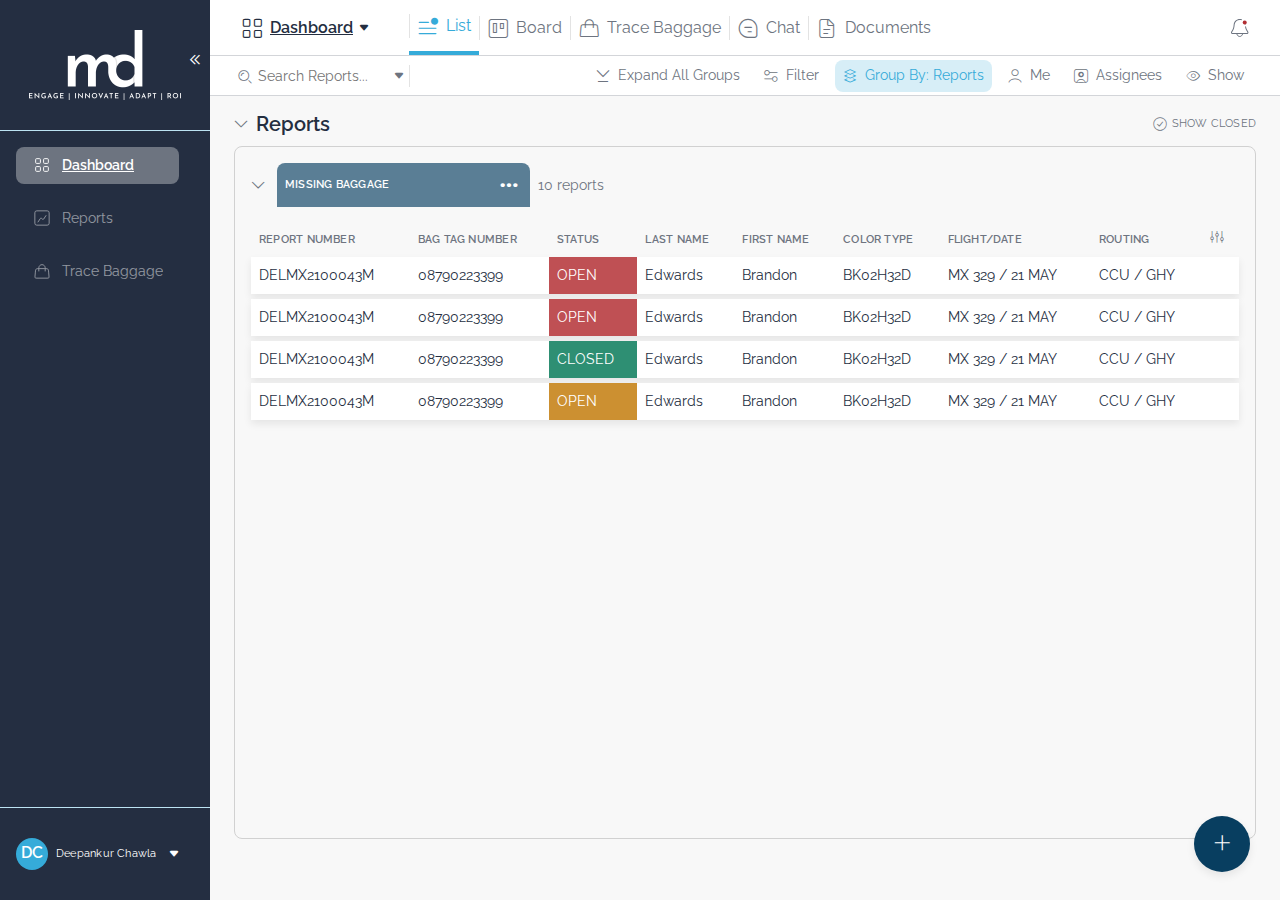
==== index.html @ 25c1f337 "report is done" ====
<!DOCTYPE html>
<html lang="en">
	<head>
		<!-- Required meta tags -->
		<meta charset="utf-8" />
		<meta
			name="viewport"
			content="width=device-width, initial-scale=1, shrink-to-fit=no"
		/>

		<!-- Bootstrap CSS -->
		<link
			rel="stylesheet"
			href="lib/bootstrap-5.0.2-dist/css/bootstrap.min.css"
		/>

		<!-- fonts -->
		<link href="lib/fonts.css" rel="stylesheet" />

		<!-- icons -->
		<link rel="stylesheet" href="lib/icomoon_v2/style.css" />

		<!-- custom css -->
		<link rel="stylesheet" href="css/bir.css" />

		<title>Maxify Digital - BIR</title>
	</head>
	<body onload="dashboardInit()">
		<div class="templete_layout">
			<!-- left panel -->
			<div class="templete_layout_item_1 templete_layout_item_left">
				<div class="d-flex flex-column w-100 h-100">
					<div class="d-flex justify-content-center left_panel_top">
						<img src="images/logo_v1.png" class="logo logo_big" alt="" />
						<img
							src="images/logo_v1_small.png"
							class="logo logo_small"
							alt=""
						/>
						<i
							class="icon-Expand_left_double_light-Stroke icon_white logo_left_arrow"
							onclick="toggleLeftSidebar(event)"
						></i>
					</div>
					<div class="d-flex justify-content-start">
						<ul class="left_menu">
							<li class="active_menu">
								<a href="#" class="text_decoration_none d-flex">
									<img src="images/dashboard.svg" alt="" />
									<p>Dashboard</p>
								</a>
							</li>
							<li class="">
								<a href="/baggage_report.html" class="text_decoration_none d-flex">
									<img src="images/reports.svg" alt="" />
									<p>Reports</p>
								</a>
							</li>
							<li class="">
								<a href="#" class="text_decoration_none d-flex">
									<img src="images/trace_baggage.svg" alt="" />
									<p>Trace Baggage</p>
								</a>
							</li>
						</ul>
					</div>
					<div class="d-flex align-items-end h-100">
						<div class="left_bottom d-flex align-items-center">
							<div class="left_bottom_name_initials">DC</div>
							<div class="left_bottom_name">Deepankur Chawla</div>
							<i class="icon-Arrow_drop_down icon_10 icon_white ms-2"></i>
						</div>
					</div>
				</div>
			</div>
			<div class="templete_layout_item_2">
				<div class="top_container_menu_1 d-flex justify-content-between">
					<div class="d-flex">
						<div class="text_decoration_none d-flex align-items-center">
							<div
								class="d-flex align-items-center top_container_menu_list_1 top_container_menu_list_1_db"
							>
								<i class="icon-darhboard-Stroke icon_20 icon_black_1"></i>
								<p>Dashboard</p>
								<i class="icon-Arrow_drop_down icon_10 icon_black_1"></i>
							</div>
						</div>
						<a
							href="#"
							class="text_decoration_none top_container_list_active d-flex align-items-center"
						>
							<div class="d-flex align-items-center top_container_menu_list_1">
								<i class="icon-Status_list icon_20"></i>
								<p>List</p>
							</div>
						</a>
						<a
							href="./board.html"
							class="text_decoration_none d-flex align-items-center"
						>
							<div class="d-flex align-items-center top_container_menu_list_1">
								<i class="icon-Trello-Stroke icon_20"></i>
								<p>Board</p>
							</div>
						</a>
						<a
							href="#"
							class="text_decoration_none d-flex align-items-center hide_tablet"
						>
							<div class="d-flex align-items-center top_container_menu_list_1">
								<i class="icon-Bag_alt_light-Stroke icon_20"></i>
								<p>Trace Baggage</p>
							</div>
						</a>
						<a
							href="#"
							class="text_decoration_none d-flex align-items-center hide_tablet"
						>
							<div class="d-flex align-items-center top_container_menu_list_1">
								<i class="icon-Chat_light icon_20"></i>
								<p>Chat</p>
							</div>
						</a>
						<a
							href="#"
							class="text_decoration_none d-flex align-items-center hide_tablet"
						>
							<div class="d-flex align-items-center top_container_menu_list_1">
								<i class="icon-File_dock_light-Stroke icon_20"></i>
								<p>Documents</p>
							</div>
						</a>
					</div>
					<div class="d-flex align-items-center">
						<i
							class="icon-Kebab-2 icon_14 mr_5 cp d-none show_tablet"
							data-bs-toggle="dropdown"
							id="dropdown_tablet_header"
						></i>
						<ul
							class="dropdown-menu group_menu"
							aria-labelledby="dropdown_tablet_header"
						>
							<li>
								<a
									href="#"
									class="text_decoration_none dropdown-item d-flex align-items-center"
								>
									<div class="d-flex align-items-center">
										<i class="icon-Bag_alt_light-Stroke icon_20"></i>
										<p>Trace Baggage</p>
									</div>
								</a>
							</li>
							<li>
								<a
									href="#"
									class="text_decoration_none dropdown-item d-flex align-items-center"
								>
									<div class="d-flex align-items-center">
										<i class="icon-Chat_light icon_20"></i>
										<p>Chat</p>
									</div>
								</a>
							</li>
							<li>
								<a
									href="#"
									class="text_decoration_none dropdown-item d-flex align-items-center"
								>
									<div class="d-flex align-items-center">
										<i class="icon-File_dock_light-Stroke icon_20"></i>
										<p>Documents</p>
									</div>
								</a>
							</li>
						</ul>

						<img src="images/notification.svg" class="pr-2" alt="" />
						<!-- <img src="images/setting.svg" class="" alt="" /> -->
					</div>
				</div>
			</div>
			<div class="templete_layout_item_3">
				<div class="top_container_menu_2 d-flex justify-content-between">
					<div class="d-flex align-items-center right_border">
						<div class="icon_search">
							<i class="icon-Search_alt_light-Stroke"></i>
							<input
								type="text"
								class="search_input"
								placeholder="Search Reports..."
							/>
						</div>
						<i class="icon-Arrow_drop_down icon_10 icon_black_2"></i>
					</div>
					<div class="d-flex">
						<a
							href="#"
							class="text_decoration_none d-flex align-items-center hide_tablet"
						>
							<div class="d-flex align-items-center top_container_menu_list_2">
								<i class="icon-Expand_down_stop_light-Stroke icon_14"></i>
								<p>Expand All Groups</p>
							</div>
						</a>
						<a
							href="#"
							class="text_decoration_none d-flex align-items-center"
							data-bs-toggle="dropdown"
							data-bs-auto-close="outside"
							id="dropdown_subHeader_Filter"
						>
							<div class="d-flex align-items-center top_container_menu_list_2">
								<i class="icon-Filter_big-Stroke icon_14"></i>
								<p>Filter</p>
							</div>
						</a>
						<ul
							class="dropdown-menu group_menu"
							aria-labelledby="dropdown_subHeader_Filter"
							style="min-width: 250px"
						>
							<li>
								<div class="dropdown-header">ACTIVE FILTERS</div>
							</li>
							<li id="addWhereFilter" class="d-none">
								<div
									class="dropdown-item d-flex justify-content-between dropdown_item_no_hover"
								>
									<div class="where_input_label">Where</div>
									<input class="where_input_1" value="Priority" />
									<input class="where_input_2" value="Is" />
									<input class="where_input_3" />
									<i
										class="icon-Add_round_light-Stroke where_input_4 cp"
										onclick="removeWhereFilter()"
									>
									</i>
								</div>
							</li>
							<li>
								<div
									class="dropdown-item d-flex justify-content-between dropdown_item_no_hover"
								>
									<div
										class="d-flex cp add_flter"
										data-bs-toggle="dropdown"
										id="dropdown_subHeader_Filter_2"
									>
										<i
											class="icon-Add_round_light-Stroke icon_14 icon_padding_rt_5"
										></i>
										<p>Add Filter</p>
									</div>
									<ul
										class="dropdown-menu group_menu mt_10"
										aria-labelledby="dropdown_subHeader_Filter_2"
									>
										<li>
											<div class="dropdown-header">ADD FILTERS</div>
										</li>
										<li onclick="addWhereFilter()">
											<div class="dropdown-item cp d-flex">
												<p>Status</p>
											</div>
										</li>
										<li>
											<div class="dropdown-item cp d-flex">
												<p>Priority</p>
											</div>
										</li>
										<li>
											<div class="dropdown-item cp d-flex">
												<p>Assignee</p>
											</div>
										</li>
										<li>
											<div class="dropdown-item cp d-flex">
												<p>Created By</p>
											</div>
										</li>
									</ul>

									<div class="d-flex">
										<i
											class="icon-Materials_light icon_14 icon_padding_rt_5"
										></i>
										<p>Templates</p>
									</div>
								</div>
							</li>
						</ul>

						<a
							href="#"
							class="text_decoration_none d-flex align-items-center hide_tablet"
							data-bs-toggle="dropdown"
							id="dropdown_GroupByReports"
						>
							<div
								class="d-flex align-items-center top_container_menu_list_2 active_group"
							>
								<i class="icon-Layers_light icon_14"></i>
								<p>Group By: Reports</p>
							</div>
						</a>

						<ul
							class="dropdown-menu group_menu"
							aria-labelledby="dropdown_GroupByReports"
						>
							<li>
								<div class="dropdown-header">GROUP BY</div>
							</li>
							<li>
								<div class="dropdown-item cp d-flex group_by_active">
									<i class="icon-Chart_alt_light-Stroke icon_14"></i>
									<p>Reports <i>(Default)</i></p>
								</div>
							</li>
							<li>
								<div class="dropdown-item cp d-flex">
									<i class="icon-Flag_alt_light-Stroke icon_14"></i>
									<p>Priority</p>
								</div>
							</li>
							<li>
								<div class="dropdown-item cp d-flex">
									<i class="icon-User_box_light-Stroke icon_14"></i>
									<p>Assignee</p>
								</div>
							</li>
							<li>
								<div class="dropdown-item cp d-flex">
									<i class="icon-Calendar_light icon_14"></i>
									<p>Due Date</p>
								</div>
							</li>
						</ul>

						<a
							href="#"
							class="text_decoration_none d-flex align-items-center hide_tablet"
							onclick="toggleSubHeaderMe(event)"
						>
							<div
								class="d-flex align-items-center top_container_menu_list_2"
								id="activeMe"
							>
								<i class="icon-User_light-Stroke icon_14"></i>
								<p>Me</p>
								<i class="icon-Close_round_light-Stroke d-none cross_icon"></i>
							</div>
						</a>
						<a
							href="#"
							class="text_decoration_none d-flex align-items-center hide_tablet"
							onclick="toggleRightSidebar('assignees')"
						>
							<div
								class="d-flex align-items-center top_container_menu_list_2"
								id="activeAssignees"
							>
								<i class="icon-User_box_light-Stroke icon_14"></i>
								<p>Assignees</p>
								<i class="icon-Close_round_light-Stroke d-none cross_icon"></i>
							</div>
						</a>

						<a
							href="#"
							class="text_decoration_none d-flex align-items-center hide_tablet"
							data-bs-toggle="dropdown"
							data-bs-auto-close="outside"
							id="dropdown_ShowSubHeader"
						>
							<div class="d-flex align-items-center top_container_menu_list_2">
								<i class="icon-Eye_light icon_14"></i>
								<p>Show</p>
							</div>
						</a>
						<ul
							class="dropdown-menu group_menu"
							aria-labelledby="dropdown_ShowSubHeader"
						>
							<li>
								<div class="dropdown-header">Shows</div>
							</li>
							<li>
								<div
									class="dropdown-item d-flex justify-content-between align-items-center dropdown_item_no_hover"
								>
									<p>Report Location</p>
									<label class="switch cp ms-3">
										<input class="switch_input" type="checkbox" />
										<span class="switch_slider"></span>
									</label>
								</div>
							</li>
							<li>
								<div
									class="dropdown-item d-flex justify-content-between align-items-center dropdown_item_no_hover"
								>
									<p>Closed Reports</p>
									<label class="switch cp ms-3">
										<input class="switch_input" type="checkbox" />
										<span class="switch_slider"></span>
									</label>
								</div>
							</li>
							<li>
								<div
									class="dropdown-item d-flex justify-content-between align-items-center dropdown_item_no_hover"
								>
									<p>Priority Reports</p>
									<label class="switch cp ms-3">
										<input class="switch_input" type="checkbox" />
										<span class="switch_slider"></span>
									</label>
								</div>
							</li>
						</ul>

						<div
							class="d-flex align-items-center top_container_menu_list_2 d-none show_tablet mt_5"
						>
							<i
								class="icon-Kebab-2 icon_14 cp"
								data-bs-toggle="dropdown"
								id="dropdown_tablet_sub_header"
							></i>

							<ul
								class="dropdown-menu group_menu"
								aria-labelledby="dropdown_tablet_sub_header"
							>
								<li>
									<a
										href="#"
										class="text_decoration_none d-flex align-items-center"
										onclick="toggleRightSidebar('assignees')"
									>
										<div
											class="d-flex align-items-center top_container_menu_list_2 w-100"
											id="activeAssigneesTablet"
										>
											<i class="icon-User_box_light-Stroke icon_14"></i>
											<p>Assignees</p>
											<i
												class="icon-Close_round_light-Stroke d-none cross_icon"
											></i>
										</div>
									</a>
								</li>
								<li>
									<a
										href="#"
										class="text_decoration_none d-flex align-items-center"
										onclick="toggleSubHeaderMe(event)"
									>
										<div
											class="d-flex align-items-center top_container_menu_list_2 w-100"
											id="activeMeTablet"
										>
											<i class="icon-User_light-Stroke icon_14"></i>
											<p>Me</p>
											<i
												class="icon-Close_round_light-Stroke d-none cross_icon"
											></i>
										</div>
									</a>
								</li>
							</ul>
						</div>
					</div>
				</div>
			</div>

			<div class="templete_layout_item_4">
				<div class="right_sidebar_container d-none" id="assigneesBody">
					<div class="d-flex justify-content-between">
						<div class="right_sidebar_heading">Assignees</div>
						<i
							class="icon-Expand_right_double_light-Stroke icon_14 cp"
							onclick="toggleRightSidebar('assignees')"
						></i>
					</div>
					<div class="mt-2">
						<div class="icon_search_2">
							<i class="icon-Search_alt_light-Stroke"></i>
							<input type="text" placeholder="Search" />
						</div>
					</div>
					<div class="d-flex justify-content-between mt-3">
						<div class="right_sidebar_sub_heading">ASSIGNEES</div>
						<div class="right_sidebar_select_all cp">Select all</div>
					</div>
					<div class="d-flex justify-content-between align-items-center mt-3">
						<div class="d-flex align-items-center">
							<div>
								<div class="left_bottom_name_initials">DC</div>
							</div>
							<div class="d-flex flex-column right_sidebar_task">
								<div>Unassigned</div>
								<span>12 TASKS</span>
							</div>
						</div>
						<div>
							<label class="switch ml-2 mr-2">
								<input class="switch_input" type="checkbox" />
								<span class="switch_slider"></span>
							</label>
						</div>
					</div>
					<div class="d-flex justify-content-between align-items-center mt-3">
						<div class="d-flex align-items-center">
							<div>
								<div class="left_bottom_name_initials">DC</div>
							</div>
							<div class="d-flex flex-column right_sidebar_task">
								<div>Deepankur Chawla</div>
								<span>3 TASKS</span>
							</div>
						</div>
						<div>
							<label class="switch ml-2 mr-2">
								<input class="switch_input" type="checkbox" />
								<span class="switch_slider"></span>
							</label>
						</div>
					</div>
				</div>
				<div class="right_sidebar_container d-none" id="broadcastBody">
					<div class="d-flex justify-content-between">
						<div class="right_sidebar_heading">Broadcast</div>
						<i
							class="icon-Expand_right_double_light-Stroke icon_14 cp"
							onclick="toggleRightSidebar('broadcast')"
						></i>
					</div>
					<div class="mt-2">
						<div class="icon_search_2">
							<i class="icon-Search_alt_light-Stroke"></i>
							<input type="text" placeholder="Search" />
						</div>
					</div>
					<div class="d-flex justify-content-between mt-3">
						<div class="right_sidebar_sub_heading">AIRPORTS</div>
					</div>
					<div class="d-flex justify-content-between mt-3">
						<div class="d-flex align-items-center">
							<div class="d-flex flex-column right_sidebar_task pl_0">
								<div>Visakhapatnam International Airport</div>
								<span>Visakhapatnam</span>
							</div>
						</div>
						<div class="broadcast_pill pill_blue">00:12:24</div>
					</div>
					<div class="broadcast_pill_divider"></div>
					<div class="d-flex justify-content-between mt-3">
						<div class="d-flex align-items-center">
							<div class="d-flex flex-column right_sidebar_task pl_0">
								<div>Itanagar Airport</div>
								<span>Itanagar</span>
							</div>
						</div>
						<div class="broadcast_pill pill_green">00:12:24</div>
					</div>
					<div class="broadcast_pill_divider"></div>
					<div class="d-flex justify-content-between mt-3">
						<div class="d-flex align-items-center">
							<div class="d-flex flex-column right_sidebar_task pl_0">
								<div>Tezu Airport</div>
								<span>Tezu</span>
							</div>
						</div>
						<div class="broadcast_pill pill_red">00:12:24</div>
					</div>
					<div class="broadcast_pill_divider"></div>
					<div class="d-flex justify-content-between mt-3">
						<div class="d-flex align-items-center">
							<div class="d-flex flex-column right_sidebar_task pl_0">
								<div>Pasighat Airport</div>
								<span>Pasighat</span>
							</div>
						</div>
						<div class="broadcast_pill pill_yellow">00:12:24</div>
					</div>
				</div>
			</div>

			<div class="templete_layout_item_5">
				<div class="add_button" onclick="toggleAddButtonPopup()">
					<i
						class="icon-Add_square_light-Stroke icon_white"
						id="addButtonIcon"
					></i>
				</div>
				<div class="add_button_popup d-none" id="addButtonPopup">
					<ul class="add_button_popup_list">
						<li data-bs-toggle="modal" data-bs-target="#missingBaggageReport">
							<span>
								<i class="icon-Scan_alt_light-Stroke icon_14"></i>
								Scan Boarding Pass
							</span>
						</li>
						<li data-bs-toggle="modal" data-bs-target="#missingBaggageReport">
							<span>
								<i class="icon-Desk_light icon_14"></i>
								New Pilfirege Report
							</span>
						</li>
						<li data-bs-toggle="modal" data-bs-target="#missingBaggageReport">
							<span>
								<i class="icon-Bag-Missing icon_14"></i>
								New Missing Baggage Report
							</span>
						</li>
						<li data-bs-toggle="modal" data-bs-target="#missingBaggageReport">
							<span>
								<i class="icon-Bag_light-Stroke icon_14"></i>
								New Damaged Baggage Report
							</span>
						</li>
						<li data-bs-toggle="modal" data-bs-target="#missingBaggageReport">
							<span>
								<i class="icon-Bag-Stroke icon_14"></i>
								New Unclaimed On Hold Report
							</span>
						</li>
					</ul>
				</div>

				<div class="main_body_container">
					<div class="empty_main_body p-3 d-none" id="noDataItem1">
						<div
							class="d-flex align-items-center justify-content-center flex-column h-100"
						>
							<div class="no_data_img">
								<img src="images/no_data.png" alt="" />
							</div>
							<div class="no_data_text_1">
								You don’t have any reports assigned to you
							</div>
							<div>
								<span class="no_data_text_2">To see all reports, </span>
								<span class="no_data_text_3 cp">turn off Me mode </span>
							</div>
						</div>
					</div>

					<div class="d-flex justify-content-between mb_10" id="withDataItem1">
						<div class="d-flex align-items-center">
							<i class="icon-Expand_down_light-Stroke icon_14"></i>
							<h3 class="heading_h3">Reports</h3>
						</div>
						<div class="d-flex align-items-center">
							<i class="icon-Check_ring_light-Stroke icon_14"></i>
							<h3 class="show_closed">SHOW CLOSED</h3>
						</div>
					</div>

					<div class="main_body main_body_border p-3" id="withDataItem2">
						<div class="d-flex align-items-center db_tab_heading" id="tab_1">
							<i
								class="icon-Expand_right_light-Stroke db_tab_heading_icon"
								onclick="activeDashboardTab(1)"
							></i>
							<div
								class="d-flex align-items-center justify-content-between db_tab_heading_title"
							>
								<div>MISSING BAGGAGE</div>
								<i
									class="icon-Kebab-1 cp"
									data-bs-toggle="dropdown"
									id="dropdown_MissingBaggage"
								></i>
								<ul
									class="dropdown-menu group_menu"
									aria-labelledby="dropdown_MissingBaggage"
								>
									<li>
										<div class="dropdown-item cp d-flex">
											<i class="icon-Expand_top_stop_light-Stroke"></i>
											<p>Collapse Group</p>
										</div>
									</li>
									<li>
										<div class="dropdown-item cp d-flex">
											<i class="icon-Collapse_light-Stroke"></i>
											<p>Collapse All Groups</p>
										</div>
									</li>
								</ul>
							</div>
							<div class="db_tab_heading_counts">10 reports</div>
						</div>
						<div id="tab_1_data">
							<table class="table db_data_table">
								<thead>
									<tr>
										<th scope="col">REPORT NUMBER</th>
										<th scope="col">BAG TAG NUMBER</th>
										<th scope="col">STATUS</th>
										<th scope="col">LAST NAME</th>
										<th scope="col">FIRST NAME</th>
										<th scope="col">COLOR TYPE</th>
										<th scope="col">FLIGHT/DATE</th>
										<th scope="col">ROUTING</th>
										<th scope="col"><i class="icon-Filter icon_14"></i></th>
									</tr>
								</thead>
								<tbody>
									<tr>
										<td>DELMX2100043M</td>
										<td>08790223399</td>
										<td class="db_data_table_status_red">OPEN</td>
										<td>Edwards</td>
										<td>Brandon</td>
										<td>BK02H32D</td>
										<td>MX 329 / 21 MAY</td>
										<td>CCU / GHY</td>
										<td>
											<i
												class="icon-Kebab-1 cp icon_14 table_row_option_icon"
												id="dropdown_Table_Row_Option_1"
												data-bs-toggle="dropdown"
											></i>
											<ul
												class="dropdown-menu group_menu"
												aria-labelledby="dropdown_Table_Row_Option_1"
											>
												<li>
													<div class="dropdown-item cp d-flex">
														<i class="icon-Edit_light-Stroke"></i>
														<p>Edit</p>
													</div>
												</li>
												<li>
													<div class="dropdown-item cp d-flex">
														<i class="icon-Trash_light-Stroke"></i>
														<p>Delete</p>
													</div>
												</li>
												<li onclick="toggleRightSidebar('broadcast')">
													<div class="dropdown-item cp d-flex">
														<i class="icon-link_alt_light"></i>
														<p>Broadcast</p>
													</div>
												</li>
											</ul>
										</td>
									</tr>
									<tr>
										<td>DELMX2100043M</td>
										<td>08790223399</td>
										<td class="db_data_table_status_red">OPEN</td>
										<td>Edwards</td>
										<td>Brandon</td>
										<td>BK02H32D</td>
										<td>MX 329 / 21 MAY</td>
										<td>CCU / GHY</td>
										<td>
											<i
												class="icon-Kebab-1 cp icon_14 table_row_option_icon"
											></i>
										</td>
									</tr>
									<tr>
										<td>DELMX2100043M</td>
										<td>08790223399</td>
										<td class="db_data_table_status_green">CLOSED</td>
										<td>Edwards</td>
										<td>Brandon</td>
										<td>BK02H32D</td>
										<td>MX 329 / 21 MAY</td>
										<td>CCU / GHY</td>
										<td>
											<i
												class="icon-Kebab-1 cp icon_14 table_row_option_icon"
											></i>
										</td>
									</tr>
									<tr>
										<td>DELMX2100043M</td>
										<td>08790223399</td>
										<td class="db_data_table_status_yellow">OPEN</td>
										<td>Edwards</td>
										<td>Brandon</td>
										<td>BK02H32D</td>
										<td>MX 329 / 21 MAY</td>
										<td>CCU / GHY</td>
										<td>
											<i
												class="icon-Kebab-1 cp icon_14 table_row_option_icon"
											></i>
										</td>
									</tr>
								</tbody>
							</table>
						</div>

						<!-- <div class="d-flex align-items-center db_tab_heading" id="tab_2">
							<i
								class="icon-Expand_right_light-Stroke db_tab_heading_icon"
								onclick="activeDashboardTab(2)"
							></i>
							<div
								class="d-flex align-items-center justify-content-between db_tab_heading_title"
							>
								<div>DAMAGED BAGGAGE</div>
								<i
									class="icon-Kebab-1 cp"
									data-bs-toggle="dropdown"
									id="dropdown_DamagedBaggage"
								></i>
								<ul
									class="dropdown-menu group_menu"
									aria-labelledby="dropdown_DamagedBaggage"
								>
									<li>
										<div class="dropdown-item cp d-flex">
											<i class="icon-Expand_top_stop_light-Stroke"></i>
											<p>Collapse Group</p>
										</div>
									</li>
									<li>
										<div class="dropdown-item cp d-flex">
											<i class="icon-Collapse_light-Stroke"></i>
											<p>Collapse All Groups</p>
										</div>
									</li>
								</ul>
							</div>
							<div class="db_tab_heading_counts">8 reports</div>
						</div>
						<div id="tab_2_data">
							<table class="table db_data_table">
								<thead>
									<tr>
										<th scope="col">REPORT NUMBER</th>
										<th scope="col">BAG TAG NUMBER</th>
										<th scope="col">STATUS</th>
										<th scope="col">LAST NAME</th>
										<th scope="col">FIRST NAME</th>
										<th scope="col">COLOR TYPE</th>
										<th scope="col">FLIGHT/DATE</th>
										<th scope="col">ROUTING</th>
									</tr>
								</thead>
								<tbody>
									<tr>
										<td>DELMX2100043M</td>
										<td>08790223399</td>
										<td class="db_data_table_status_red">OPEN</td>
										<td>Edwards</td>
										<td>Brandon</td>
										<td>BK02H32D</td>
										<td>MX 329 / 21 MAY</td>
										<td>CCU / GHY</td>
									</tr>
									<tr>
										<td>DELMX2100043M</td>
										<td>08790223399</td>
										<td class="db_data_table_status_red">OPEN</td>
										<td>Edwards</td>
										<td>Brandon</td>
										<td>BK02H32D</td>
										<td>MX 329 / 21 MAY</td>
										<td>CCU / GHY</td>
									</tr>
									<tr>
										<td>DELMX2100043M</td>
										<td>08790223399</td>
										<td class="db_data_table_status_green">CLOSED</td>
										<td>Edwards</td>
										<td>Brandon</td>
										<td>BK02H32D</td>
										<td>MX 329 / 21 MAY</td>
										<td>CCU / GHY</td>
									</tr>
									<tr>
										<td>DELMX2100043M</td>
										<td>08790223399</td>
										<td class="db_data_table_status_yellow">OPEN</td>
										<td>Edwards</td>
										<td>Brandon</td>
										<td>BK02H32D</td>
										<td>MX 329 / 21 MAY</td>
										<td>CCU / GHY</td>
									</tr>
								</tbody>
							</table>
						</div>
						<div class="d-flex align-items-center db_tab_heading" id="tab_3">
							<i
								class="icon-Expand_right_light-Stroke db_tab_heading_icon"
								onclick="activeDashboardTab(3)"
							></i>
							<div
								class="d-flex align-items-center justify-content-between db_tab_heading_title"
							>
								<div>PILFERAGE</div>
								<i
									class="icon-Kebab-1 cp"
									data-bs-toggle="dropdown"
									id="dropdown_Pilferage"
								></i>
								<ul
									class="dropdown-menu group_menu"
									aria-labelledby="dropdown_Pilferage"
								>
									<li>
										<div class="dropdown-item cp d-flex">
											<i class="icon-Expand_top_stop_light-Stroke"></i>
											<p>Collapse Group</p>
										</div>
									</li>
									<li>
										<div class="dropdown-item cp d-flex">
											<i class="icon-Collapse_light-Stroke"></i>
											<p>Collapse All Groups</p>
										</div>
									</li>
								</ul>
							</div>
							<div class="db_tab_heading_counts">10 reports</div>
						</div>
						<div id="tab_3_data">
							<table class="table db_data_table">
								<thead>
									<tr>
										<th scope="col">REPORT NUMBER</th>
										<th scope="col">BAG TAG NUMBER</th>
										<th scope="col">STATUS</th>
										<th scope="col">LAST NAME</th>
										<th scope="col">FIRST NAME</th>
										<th scope="col">COLOR TYPE</th>
										<th scope="col">FLIGHT/DATE</th>
										<th scope="col">ROUTING</th>
									</tr>
								</thead>
								<tbody>
									<tr>
										<td>DELMX2100043M</td>
										<td>08790223399</td>
										<td class="db_data_table_status_red">OPEN</td>
										<td>Edwards</td>
										<td>Brandon</td>
										<td>BK02H32D</td>
										<td>MX 329 / 21 MAY</td>
										<td>CCU / GHY</td>
									</tr>
									<tr>
										<td>DELMX2100043M</td>
										<td>08790223399</td>
										<td class="db_data_table_status_red">OPEN</td>
										<td>Edwards</td>
										<td>Brandon</td>
										<td>BK02H32D</td>
										<td>MX 329 / 21 MAY</td>
										<td>CCU / GHY</td>
									</tr>
									<tr>
										<td>DELMX2100043M</td>
										<td>08790223399</td>
										<td class="db_data_table_status_green">CLOSED</td>
										<td>Edwards</td>
										<td>Brandon</td>
										<td>BK02H32D</td>
										<td>MX 329 / 21 MAY</td>
										<td>CCU / GHY</td>
									</tr>
									<tr>
										<td>DELMX2100043M</td>
										<td>08790223399</td>
										<td class="db_data_table_status_yellow">OPEN</td>
										<td>Edwards</td>
										<td>Brandon</td>
										<td>BK02H32D</td>
										<td>MX 329 / 21 MAY</td>
										<td>CCU / GHY</td>
									</tr>
								</tbody>
							</table>
						</div>
						<div class="d-flex align-items-center db_tab_heading" id="tab_4">
							<i
								class="icon-Expand_right_light-Stroke db_tab_heading_icon"
								onclick="activeDashboardTab(4)"
							></i>
							<div
								class="d-flex align-items-center justify-content-between db_tab_heading_title"
							>
								<div>UNCLAIMMED / ON HOLD BAGGAGE</div>
								<i
									class="icon-Kebab-1 cp"
									data-bs-toggle="dropdown"
									id="dropdown_Unclaimmed"
								></i>
								<ul
									class="dropdown-menu group_menu"
									aria-labelledby="dropdown_Unclaimmed"
								>
									<li>
										<div class="dropdown-item cp d-flex">
											<i class="icon-Expand_top_stop_light-Stroke"></i>
											<p>Collapse Group</p>
										</div>
									</li>
									<li>
										<div class="dropdown-item cp d-flex">
											<i class="icon-Collapse_light-Stroke"></i>
											<p>Collapse All Groups</p>
										</div>
									</li>
								</ul>
							</div>
							<div class="db_tab_heading_counts">10 reports</div>
						</div>
						<div id="tab_4_data">
							<table class="table db_data_table">
								<thead>
									<tr>
										<th scope="col">REPORT NUMBER</th>
										<th scope="col">BAG TAG NUMBER</th>
										<th scope="col">STATUS</th>
										<th scope="col">LAST NAME</th>
										<th scope="col">FIRST NAME</th>
										<th scope="col">COLOR TYPE</th>
										<th scope="col">FLIGHT/DATE</th>
										<th scope="col">ROUTING</th>
									</tr>
								</thead>
								<tbody>
									<tr>
										<td>DELMX2100043M</td>
										<td>08790223399</td>
										<td class="db_data_table_status_red">OPEN</td>
										<td>Edwards</td>
										<td>Brandon</td>
										<td>BK02H32D</td>
										<td>MX 329 / 21 MAY</td>
										<td>CCU / GHY</td>
									</tr>
									<tr>
										<td>DELMX2100043M</td>
										<td>08790223399</td>
										<td class="db_data_table_status_red">OPEN</td>
										<td>Edwards</td>
										<td>Brandon</td>
										<td>BK02H32D</td>
										<td>MX 329 / 21 MAY</td>
										<td>CCU / GHY</td>
									</tr>
									<tr>
										<td>DELMX2100043M</td>
										<td>08790223399</td>
										<td class="db_data_table_status_green">CLOSED</td>
										<td>Edwards</td>
										<td>Brandon</td>
										<td>BK02H32D</td>
										<td>MX 329 / 21 MAY</td>
										<td>CCU / GHY</td>
									</tr>
									<tr>
										<td>DELMX2100043M</td>
										<td>08790223399</td>
										<td class="db_data_table_status_yellow">OPEN</td>
										<td>Edwards</td>
										<td>Brandon</td>
										<td>BK02H32D</td>
										<td>MX 329 / 21 MAY</td>
										<td>CCU / GHY</td>
									</tr>
								</tbody>
							</table>
						</div> -->
					</div>
				</div>

				<!-- Modal -->
				<div
					class="modal fade"
					id="missingBaggageReport"
					tabindex="-1"
					aria-hidden="true"
				>
					<div class="modal-dialog modal-lg">
						<div class="modal-content">
							<div class="modal-header modal_header">
								<div class="d-flex w-100 justify-content-between modal_heading">
									<h5 class="modal-title">
										<i class="icon-Bag-Missing icon_14"></i>
										New Missing Baggage Report
									</h5>
									<label>Logged In Airport Location: DEL</label>
								</div>
								<button
									type="button"
									class="btn-close icon_14"
									data-bs-dismiss="modal"
									aria-label="Close"
								></button>
							</div>
							<div class="modal-body">
								<div class="row">
									<div class="col-4">
										<div class="icon_search_2">
											<i class="icon-Search_alt_light-Stroke"></i>
											<input type="text" placeholder="Search PNR" />
										</div>
									</div>
									<div class="col-4">
										<div class="icon_search_2">
											<i class="icon-Search_alt_light-Stroke"></i>
											<input type="text" placeholder="Search Last Name" />
										</div>
									</div>
									<div class="col-4">
										<button
											type="button"
											class="btn reset_btn btn_search"
											onclick="handleModalSearch()"
										>
											Search
										</button>
									</div>
								</div>
								<div class="modal_body">
									<div
										id="modalEmpty"
										class="d-flex align-items-center justify-content-center flex-column h-100 mt-5 mb-4"
									>
										<div class="no_data_img">
											<img src="images/no_data.png" alt="" />
										</div>
										<div class="no_data_text_1">
											You can search by Bag Tag Number, PNR, <br />
											First Name or Last Name
										</div>
									</div>
									<div id="modalData" class="d-none">
										<div>
											<table class="table modal_data_table">
												<thead>
													<tr>
														<th scope="col"></th>
														<th scope="col" class="modal_col_1">PNR Number</th>
														<th scope="col">Bag Tag Number</th>
														<th scope="col">Last Name</th>
														<th scope="col">First Name</th>
													</tr>
												</thead>
												<tbody>
													<tr>
														<td scope="col"></td>
														<td scope="col">
															<div class="custom_radio custom_radio_primary">
																<input type="radio" name="group1" id="radio1" />
																<label for="radio1">12AD21838A928BH12</label>
															</div>
														</td>
														<td scope="col">08790224552</td>
														<td scope="col">Desai</td>
														<td scope="col">Arvind</td>
													</tr>
													<tr>
														<td scope="col"></td>
														<td scope="col">
															<div class="custom_radio custom_radio_primary">
																<input type="radio" name="group1" id="radio2" />
																<label for="radio2">12AD21838A928BH12</label>
															</div>
														</td>
														<td scope="col">08790224552</td>
														<td scope="col">Desai</td>
														<td scope="col">Arvind</td>
													</tr>
												</tbody>
											</table>
										</div>
									</div>
								</div>
							</div>
							<div class="modal-footer">
								<button
									type="button"
									class="btn reset_btn modal_cancel_btn"
									data-bs-dismiss="modal"
								>
									Cancel
								</button>
								<button
									type="button"
									class="btn reset_btn modal_save_btn modal_save_btn_dis"
									id="createReport"
									data-bs-dismiss="modal"
									data-bs-toggle="modal"
									data-bs-target="#missingBaggageReport2"
								>
									Create Report
								</button>
							</div>
						</div>
					</div>
				</div>

				<div
					class="modal fade"
					id="missingBaggageReport2"
					tabindex="-1"
					aria-hidden="true"
				>
					<div class="modal-dialog modal-lg">
						<div class="modal-content">
							<div class="modal-header modal_header">
								<div class="d-flex w-100 justify-content-between modal_heading">
									<h5 class="modal-title">
										<i class="icon-Bag-Missing icon_14"></i>
										New Missing Baggage Report
									</h5>
								</div>
								<button
									type="button"
									class="btn-close icon_14"
									data-bs-dismiss="modal"
									aria-label="Close"
								></button>
							</div>
							<div class="modal-body">
								<div class="modal_body">
									<div
										class="d-flex align-items-center db_tab_heading"
										id="modal_tab_1"
									>
										<i
											class="icon-Expand_right_light-Stroke db_tab_heading_icon"
											onclick="activeModalDashboardTab(1)"
										></i>
										<div
											class="d-flex align-items-center justify-content-between"
										>
											<div class="modal_sub_heading_up">Passenger Details</div>
										</div>
									</div>
									<div id="modal_tab_1_data" class="ps-3">
										<h5 class="modal_sub_heading mt-2">
											Passenger’s Contact Details
										</h5>
										<div class="row">
											<div class="col-6">
												<label class="modal_label">First Name</label>
												<input type="text" class="modal_input" value="Arvind" />
											</div>
											<div class="col-6">
												<label class="modal_label">Last Name</label>
												<input type="text" class="modal_input" value="Desai" />
											</div>
										</div>
										<div class="row mt_10">
											<div class="col-6 modal_icon_input">
												<label class="modal_label">Email</label>
												<i class="icon-E-mail_light icon_14"></i>
												<input
													type="text"
													class="modal_input"
													value="arvind007@gmail.com"
												/>
											</div>
											<div class="col-6 modal_icon_input">
												<label class="modal_label">Alternate Email</label>
												<i class="icon-E-mail_light icon_14"></i>
												<input
													type="text"
													class="modal_input"
													placeholder="Alternate Email"
												/>
											</div>
										</div>
										<div class="row mt_10">
											<div class="col-6 modal_icon_input">
												<label class="modal_label">Mobile Number</label>
												<i class="icon-E-mail_light icon_14"></i>
												<input
													type="text"
													class="modal_input"
													placeholder="Mobile Number"
												/>
											</div>
											<div class="col-6 modal_icon_input">
												<label class="modal_label"
													>Alternate Mobile Number</label
												>
												<i class="icon-E-mail_light icon_14"></i>
												<input
													type="text"
													class="modal_input"
													placeholder="Alternate Mobile Number"
												/>
											</div>
										</div>
										<div class="row mt_10">
											<div class="col-6">
												<label class="modal_label">PNR</label>
												<input
													type="text"
													class="modal_input"
													placeholder="PNR"
												/>
											</div>
											<div class="col-6"></div>
										</div>

										<h5 class="modal_sub_heading mt_15">
											Passenger’s Permanent Address Information
										</h5>
										<div class="row">
											<div class="col-6">
												<label class="modal_label">Address Line 1</label>
												<textarea
													rows="2"
													class="modal_input_textarea"
													placeholder="256, 10th Cross, 1st Main,"													
												></textarea>
											</div>
											<div class="col-6">
												<label class="modal_label">Address Line 2</label>
												<textarea
													rows="2"
													class="modal_input_textarea"
													placeholder="Whitefield, Near Assam Bhavan"
													
												></textarea>
											</div>
										</div>
										<div class="row mt_10">
											<div class="col-6">
												<label class="modal_label">PIN #</label>
												<input type="text" class="modal_input" value="100002" />
											</div>
											<div class="col-6">
												<label class="modal_label">City</label>
												<input
													type="text"
													class="modal_input modal_input_disabled"
													value="Bengaluru"
												/>
											</div>
										</div>

										<h5 class="modal_sub_heading mt_15">
											Passenger’s Temporary Address Information
										</h5>
										<div class="d-flex mt_10">
											<p class="modal_label">
												Same as Permanent Address Information ?
											</p>
											<label class="switch cp ms-3">
												<input class="switch_input" type="checkbox" />
												<span class="switch_slider"></span>
											</label>
										</div>

										<h5 class="modal_sub_heading mt_15">
											Select Delivery Address
										</h5>
										<p class="modal_label mt_10">
											Select the current delivery address
										</p>
										<div class="d-flex">
											<div class="custom_radio custom_radio_primary">
												<input
													type="radio"
													name="delivery_g_1"
													id="delivery_rd_1"
												/>
												<label for="delivery_rd_1">Permanent Address</label>
											</div>
											<div class="custom_radio custom_radio_primary ml_10">
												<input
													type="radio"
													name="delivery_g_1"
													id="delivery_rd_2"
												/>
												<label for="delivery_rd_2">Temporary Address</label>
											</div>
										</div>
									</div>

									<div
										class="d-flex align-items-center db_tab_heading"
										id="modal_tab_2"
									>
										<i
											class="icon-Expand_right_light-Stroke db_tab_heading_icon"
											onclick="activeModalDashboardTab(2)"
										></i>
										<div
											class="d-flex align-items-center justify-content-between"
										>
											<div class="modal_sub_heading_up">Bag Details</div>
										</div>
									</div>
									<div id="modal_tab_2_data" class="ps-3">
										<h5 class="modal_sub_heading mt-2">
											Missing Bag Information
										</h5>

										<div class="row mt-3">
											<div class="col-6">
												<label class="modal_label">Total Check-in Bags</label>
												<input
													type="text"
													class="modal_input"
													placeholder="Total No. of Check-in Bags"
												/>
											</div>
											<div class="col-6">
												<label class="modal_label">Total Missing Bags</label>
												<input
													type="text"
													class="modal_input"
													placeholder="Total No. of Missing Bags"
												/>
											</div>
										</div>
										<div class="row mt_10">
											<div class="col-6">
												<label class="modal_label">Total Bag Weight</label>
												<input
													type="text"
													class="modal_input"
													placeholder="Total Bag Weight"
												/>
											</div>
											<div class="col-6">
												<label class="modal_label">Missing Bag Weight</label>
												<input
													type="text"
													class="modal_input"
													placeholder="Missing Bag Weight"
												/>
											</div>
										</div>
										<div class="row mt_10">
											<div class="col-6">
												<label class="modal_label">Delivered Bag Weight</label>
												<input
													type="text"
													class="modal_input"
													placeholder="Delivered Bag Weight"
												/>
											</div>
											<div class="col-6">
												<label class="modal_label">Bag Last Seen</label>
												<input
													type="text"
													class="modal_input"
													placeholder="Bag Last Seen"
												/>
											</div>
										</div>
										<div class="row mt_10">
											<div class="col-6">
												<label class="modal_label"
													>Advance Payment to PAX at APT</label
												>
												<div class="d-flex w_90">
													<div class="select_wrapper modal_currency">
														<div class="select_container">
															<div class="select__trigger">
																<span>Currency</span>
															</div>
															<ul class="select_custom_options">
																<li
																	class="select_custom_option"
																	data-value="INR"
																>
																	INR
																</li>
															</ul>
														</div>
													</div>
													<input
														type="text"
														class="modal_input"
														placeholder="Amount"
													/>
												</div>
											</div>
											<div class="col-6">
												<label class="modal_label">Insurance</label>
												<input
													type="text"
													class="modal_input"
													placeholder="Insurance"
												/>
											</div>
										</div>
										<div class="mt-3">
											<div class="d-flex">
												<div class="custom_radio custom_radio_primary">
													<input type="radio" name="bag_g_1" id="bag_rd_1" />
													<label for="bag_rd_1">Domestic</label>
												</div>
												<div class="custom_radio custom_radio_primary ml_10">
													<input type="radio" name="bag_g_1" id="bag_rd_2" />
													<label for="bag_rd_2">International</label>
												</div>
											</div>
										</div>

										<div class="row mt-3">
											<div class="col-12">
												<label class="modal_label">Bag Routing</label>
												<div class="d-flex">
													<input
														type="text"
														class="modal_input"
														placeholder="APT"
													/>
													<div class="modal_label align-self-center ps-1 pe-1">
														/
													</div>
													<input
														type="text"
														class="modal_input"
														placeholder="APT"
													/>
													<div class="modal_label align-self-center ps-1 pe-1">
														/
													</div>
													<input
														type="text"
														class="modal_input"
														placeholder="APT"
													/>
													<div class="modal_label align-self-center ps-1 pe-1">
														/
													</div>
													<input
														type="text"
														class="modal_input"
														placeholder="APT"
													/>
													<div class="modal_label align-self-center ps-1 pe-1">
														/
													</div>
													<input
														type="text"
														class="modal_input"
														placeholder="APT"
													/>
												</div>
											</div>
										</div>

										<div class="mt-3">
											<div class="d-flex">
												<div class="bag_tabs bag_tabs_active">Bag 1</div>
												<div class="bag_tabs">Bag 2</div>
											</div>
										</div>

										<div class="row mt-3">
											<div class="col-6">
												<label class="modal_label">Bag Tag Number</label>
												<input
													type="text"
													class="modal_input"
													placeholder="Bag Tag Number"
												/>
											</div>
											<div class="col-6">
												<label class="modal_label">Bag Brand Name</label>
												<input
													type="text"
													class="modal_input"
													placeholder="Bag Brand Name"
												/>
											</div>
										</div>

										<h5 class="modal_sub_heading mt-3">Bag Description</h5>
										<label class="modal_label">Type of Bag</label>

										<div class="db_tab_heading db_bag_tab_heading mt-2">
											<div
												class="d-flex align-items-center"
												id="modal_bag_tab_1"
											>
												<i
													class="icon-Arrow_drop_right db_tab_heading_icon"
													onclick="activeModalBagTab(1)"
												></i>
												<div
													class="d-flex align-items-center justify-content-between"
												>
													<div class="modal_sub_heading_up">
														Non Zip Closing Bag
													</div>
												</div>
											</div>
											<div id="modal_bag_tab_1_data" class="pt-2 d-none">
												<div class="d-flex">
													<div class="bag_image">
														<img src="./images/bag_1.png" />
													</div>
													<div class="bag_image">
														<img src="./images/bag_1.png" />
													</div>
												</div>
											</div>
										</div>

										<div class="db_tab_heading db_bag_tab_heading">
											<div
												class="d-flex align-items-center"
												id="modal_bag_tab_2"
											>
												<i
													class="icon-Arrow_drop_right db_tab_heading_icon"
													onclick="activeModalBagTab(2)"
												></i>
												<div
													class="d-flex align-items-center justify-content-between"
												>
													<div class="modal_sub_heading_up">
														Zip Closing Bag
													</div>
												</div>
											</div>
											<div id="modal_bag_tab_2_data" class="pt-2 d-none">
												<div class="d-flex">
													<div class="bag_image">
														<img src="./images/bag_1.png" />
													</div>
													<div class="bag_image">
														<img src="./images/bag_1.png" />
													</div>
												</div>
											</div>
										</div>
										<div class="db_tab_heading db_bag_tab_heading">
											<div
												class="d-flex align-items-center"
												id="modal_bag_tab_3"
											>
												<i
													class="icon-Arrow_drop_right db_tab_heading_icon"
													onclick="activeModalBagTab(3)"
												></i>
												<div
													class="d-flex align-items-center justify-content-between"
												>
													<div class="modal_sub_heading_up">
														Special Container
													</div>
												</div>
											</div>
											<div id="modal_bag_tab_3_data" class="pt-2 d-none">
												<div class="d-flex">
													<div class="bag_image">
														<img src="./images/bag_1.png" />
													</div>
													<div class="bag_image">
														<img src="./images/bag_1.png" />
													</div>
												</div>
											</div>
										</div>

										<h5 class="modal_sub_heading mt-3">Color of the Bag</h5>
										<div class="d-flex mt-3">
											<div class="bag_image">
												<img src="./images/bag_1.png" />
											</div>
											<div class="bag_image">
												<img src="./images/bag_1.png" />
											</div>
										</div>
										<h5 class="modal_sub_heading mt-3">External Features</h5>
										<div class="d-flex mt-3">
											<div class="bag_image">
												<img src="./images/bag_1.png" />
											</div>
											<div class="bag_image">
												<img src="./images/bag_1.png" />
											</div>
										</div>

										<h5 class="modal_sub_heading mt-3">Combination Lock</h5>
										<div class="row mt-2">
											<div class="col-6">
												<label class="modal_label">Combination Lock</label>
												<input
													type="text"
													class="modal_input"
													placeholder="Enter Combination Lock Number"
												/>
												<div class="lock_warning">
													Enter number only, max 4 (Only if Required)
												</div>
											</div>
											<div class="col-6"></div>
										</div>

										<h5 class="modal_sub_heading mt-3">Content of Bag</h5>
										<div class="row mt-3">
											<div class="col-6">
												<label class="modal_label">Item(s)</label>
												<div class="select_wrapper w-90">
													<div class="select_container">
														<div class="select__trigger">
															<span>Item(s)</span>
														</div>
														<ul class="select_custom_options">
															<li
																class="select_custom_option"
																data-value="Item-1"
															>
																Item-1
															</li>
														</ul>
													</div>
												</div>
											</div>
											<div class="col-6"></div>
										</div>
										<div class="row mt-3">
											<div class="col-6">
												<label class="modal_label">Description</label>
												<textarea
													rows="2"
													class="modal_input_textarea"
													placeholder="Description"
													value=""
												>
												</textarea>
											</div>
											<div class="col-6"></div>
										</div>

										<div class="row mt-3">
											<div class="col-6">
												<label class="modal_label">Files & Photos</label>
												<button
													type="button"
													class="btn reset_btn modal_save_btn mt-3"
												>
													Add Attachment
													<i class="icon-Arrow_drop_up icon_10 icon_white"></i>
												</button>
											</div>
											<div class="col-6"></div>
										</div>
									</div>

									<div
										class="d-flex align-items-center db_tab_heading"
										id="modal_tab_3"
									>
										<i
											class="icon-Expand_right_light-Stroke db_tab_heading_icon"
											onclick="activeModalDashboardTab(3)"
										></i>
										<div
											class="d-flex align-items-center justify-content-between"
										>
											<div class="modal_sub_heading_up">
												Passenger Journey Information
											</div>
										</div>
									</div>
									<div id="modal_tab_3_data" class="ps-3">
										<div class="row mt_10">
											<div class="col-12">
												<label class="modal_label">Routing</label>
												<div class="d-flex">
													<input
														type="text"
														class="modal_input"
														placeholder="APT"
													/>
													<div class="modal_label align-self-center ps-1 pe-1">
														/
													</div>
													<input
														type="text"
														class="modal_input"
														placeholder="APT"
													/>
													<div class="modal_label align-self-center ps-1 pe-1">
														/
													</div>
													<input
														type="text"
														class="modal_input"
														placeholder="APT"
													/>
													<div class="modal_label align-self-center ps-1 pe-1">
														/
													</div>
													<input
														type="text"
														class="modal_input"
														placeholder="APT"
													/>
													<div class="modal_label align-self-center ps-1 pe-1">
														/
													</div>
													<input
														type="text"
														class="modal_input"
														placeholder="APT"
													/>
												</div>
											</div>
										</div>
										<div class="row mt-3">
											<div class="col-12">
												<label class="modal_label">Flight and Date</label>
											</div>
											<div class="row">
												<div class="col-3">
													<div class="select_wrapper w-90">
														<div class="select_container">
															<div class="select__trigger">
																<span>Airline Code</span>
															</div>
															<ul class="select_custom_options">
																<li
																	class="select_custom_option"
																	data-value="A-001"
																>
																	A-001
																</li>
															</ul>
														</div>
													</div>
												</div>
												<div class="col-3">
													<input
														type="text"
														class="modal_input"
														placeholder="Flight No."
													/>
												</div>
												<div class="col-3">
													<input
														type="date"
														class="modal_input"
														placeholder="Date"
													/>
												</div>
											</div>
											<div class="row mt-2">
												<div class="col-3">
													<div class="select_wrapper w-90">
														<div class="select_container">
															<div class="select__trigger">
																<span>Airline Code</span>
															</div>
															<ul class="select_custom_options">
																<li
																	class="select_custom_option"
																	data-value="A-001"
																>
																	A-001
																</li>
															</ul>
														</div>
													</div>
												</div>
												<div class="col-3">
													<input
														type="text"
														class="modal_input"
														placeholder="Flight No."
													/>
												</div>
												<div class="col-3">
													<input
														type="date"
														class="modal_input"
														placeholder="Date"
													/>
												</div>
											</div>
										</div>
									</div>

									<div
										class="d-flex align-items-center db_tab_heading"
										id="modal_tab_4"
									>
										<i
											class="icon-Expand_right_light-Stroke db_tab_heading_icon"
											onclick="activeModalDashboardTab(4)"
										></i>
										<div
											class="d-flex align-items-center justify-content-between"
										>
											<div class="modal_sub_heading_up">
												Department / Category Information
											</div>
										</div>
									</div>
									<div id="modal_tab_4_data" class="ps-3">
										<div class="row mt-3">
											<div class="col-6">
												<label class="modal_label">Department</label>
												<div class="select_wrapper w-90">
													<div class="select_container">
														<div class="select__trigger">
															<span>Select Department</span>
														</div>
														<ul class="select_custom_options">
															<li
																class="select_custom_option"
																data-value="Dep-1"
															>
																Dep-1
															</li>
														</ul>
													</div>
												</div>
											</div>
											<div class="col-6">
												<label class="modal_label">Category</label>
												<div class="select_wrapper w-90">
													<div class="select_container">
														<div class="select__trigger">
															<span>Select Category</span>
														</div>
														<ul class="select_custom_options">
															<li
																class="select_custom_option"
																data-value="Category-1"
															>
																Category-1
															</li>
														</ul>
													</div>
												</div>
											</div>
										</div>

										<div class="row mt-3">
											<div class="col-6">
												<label class="modal_label">Resolution Code</label>
												<div class="select_wrapper w-90">
													<div class="select_container">
														<div class="select__trigger">
															<span>Select Resolution Code</span>
														</div>
														<ul class="select_custom_options">
															<li
																class="select_custom_option"
																data-value="Code-1"
															>
																Code-1
															</li>
														</ul>
													</div>
												</div>
											</div>
											<div class="col-6"></div>
										</div>
									</div>

									<div
										class="d-flex align-items-center db_tab_heading"
										id="modal_tab_5"
									>
										<i
											class="icon-Expand_right_light-Stroke db_tab_heading_icon"
											onclick="activeModalDashboardTab(5)"
										></i>
										<div
											class="d-flex align-items-center justify-content-between"
										>
											<div class="modal_sub_heading_up">Files & Photos</div>
										</div>
									</div>
									<div id="modal_tab_5_data" class="ps-3">
										<div class="row mt-3">
											<div class="col-12">
												<button
													type="button"
													class="btn reset_btn modal_save_btn"
												>
													Add Attachment
													<i class="icon-Arrow_drop_up icon_10 icon_white"></i>
												</button>
											</div>
										</div>
									</div>

									<div
										class="d-flex align-items-center db_tab_heading"
										id="modal_tab_6"
									>
										<i
											class="icon-Expand_right_light-Stroke db_tab_heading_icon"
											onclick="activeModalDashboardTab(6)"
										></i>
										<div
											class="d-flex align-items-center justify-content-between"
										>
											<div class="modal_sub_heading_up">Others</div>
										</div>
									</div>
									<div id="modal_tab_6_data" class="ps-3">
										<div class="row mt-3">
											<div class="col-6">
												<label class="modal_label"
													>Report Raised at Airport</label
												>
												<input type="text" class="modal_input" value="DEL" />
											</div>
										</div>
										<div class="row mt_10">
											<div class="col-6">
												<label class="modal_label">Remarks</label>
												<textarea
													rows="2"
													class="modal_input_textarea"
													placeholder="Remarks"
													value=""
												>
												</textarea>
											</div>
											<div class="col-6">
												<label class="modal_label"
													>Email Notification to be sent to</label
												>
												<textarea
													rows="2"
													class="modal_input_textarea"
													placeholder="Notification to be sent to"
													value=""
												>
												</textarea>
											</div>
										</div>
										<div class="row mt_10">
											<div class="col-6">
												<label class="modal_label">Name</label>
												<input
													type="text"
													class="modal_input"
													placeholder="Name"
												/>
											</div>
											<div class="col-6">
												<label class="modal_label">ID</label>
												<input
													type="text"
													class="modal_input"
													placeholder="ID"
												/>
											</div>
										</div>
										<div class="row mt_10">
											<div class="col-6">
												<label class="modal_label">Agent Airport</label>
												<div class="select_wrapper w-90">
													<div class="select_container">
														<div class="select__trigger">
															<span>Agent Airport</span>
														</div>
														<ul class="select_custom_options">
															<li
																class="select_custom_option"
																data-value="Agent-1"
															>
																Agent-1
															</li>
														</ul>
													</div>
												</div>
											</div>
											<div class="col-6">
												<label class="modal_label">Agent Department</label>
												<div class="select_wrapper w-90">
													<div class="select_container">
														<div class="select__trigger">
															<span>Agent Department</span>
														</div>
														<ul class="select_custom_options">
															<li
																class="select_custom_option"
																data-value="Department-1"
															>
																Department-1
															</li>
														</ul>
													</div>
												</div>
											</div>
										</div>
									</div>

									<div
										class="d-flex align-items-center db_tab_heading"
										id="modal_tab_7"
									>
										<i
											class="icon-Expand_right_light-Stroke db_tab_heading_icon"
											onclick="activeModalDashboardTab(7)"
										></i>
										<div
											class="d-flex align-items-center justify-content-between"
										>
											<div class="modal_sub_heading_up">Report Details</div>
										</div>
									</div>
									<div id="modal_tab_7_data" class="ps-3">
										<div class="row mt-3">
											<div class="col-6">
												<label class="modal_label">Status</label>
												<div class="select_wrapper w-90">
													<div
														class="select_container select_container_disabled"
													>
														<div class="select__trigger">
															<span>Case Origin</span>
														</div>
														<ul class="select_custom_options">
															<li
																class="select_custom_option"
																data-value="Origin-1"
															>
																Origin-1
															</li>
														</ul>
													</div>
												</div>
											</div>
											<div class="col-6 modal_icon_input">
												<label class="modal_label">Parent Case</label>
												<i class="icon-Search_alt_light-Stroke icon_14"></i>
												<input
													type="text"
													class="modal_input"
													placeholder="Search Parent Case"
												/>
											</div>
										</div>
										<div class="row mt_10">
											<div class="col-6">
												<label class="modal_label">Case Origin</label>
												<div class="select_wrapper w-90">
													<div class="select_container">
														<div class="select__trigger">
															<span>Case Origin</span>
														</div>
														<ul class="select_custom_options">
															<li
																class="select_custom_option"
																data-value="Origin-1"
															>
																Origin-1
															</li>
														</ul>
													</div>
												</div>
											</div>
											<div class="col-6">
												<label class="modal_label">Type</label>
												<div class="select_wrapper w-90">
													<div class="select_container">
														<div class="select__trigger">
															<span>Type</span>
														</div>
														<ul class="select_custom_options">
															<li
																class="select_custom_option"
																data-value="Type-1"
															>
																Type-1
															</li>
														</ul>
													</div>
												</div>
											</div>
										</div>
										<div class="row mt_10">
											<div class="col-6 modal_icon_input">
												<label class="modal_label">Attribute to Airport</label>
												<i class="icon-Search_alt_light-Stroke icon_14"></i>
												<input
													type="text"
													class="modal_input"
													placeholder="Search Airport"
												/>
											</div>
											<div class="col-6">
												<label class="modal_label">Priority</label>
												<div class="select_wrapper w-90">
													<div class="select_container">
														<div class="select__trigger">
															<span>Priority</span>
														</div>
														<ul class="select_custom_options">
															<li
																class="select_custom_option"
																data-value="Heigh"
															>
																Heigh
															</li>
														</ul>
													</div>
												</div>
											</div>
										</div>
									</div>
								</div>
							</div>
							<div class="modal-footer">
								<button
									type="button"
									class="btn reset_btn modal_cancel_btn"
									data-bs-dismiss="modal"
								>
									Cancel
								</button>
								<button type="button" class="btn reset_btn modal_save_btn">
									Create Report
								</button>
							</div>
						</div>
					</div>
				</div>
			</div>
		</div>

		<script src="lib/bootstrap-5.0.2-dist/js/bootstrap.bundle.min.js"></script>

		<!-- custom js -->
		<script src="js/bir.js"></script>
	</body>
</html>
---- lib/fonts.css ----
/* Raleway light */
@font-face {
	font-family: "Raleway";
	src: url("./Raleway/static/Raleway-Light.ttf") format("truetype");
	font-weight: 300;
	font-style: normal;
	font-display: swap;
}

/* default */
/* Raleway regular */
@font-face {
	font-family: "Raleway";
	src: url("./Raleway/static/Raleway-Regular.ttf") format("truetype");
	font-weight: 400;
	font-style: normal;
	font-display: swap;
}

/* Raleway medium */
@font-face {
	font-family: "Raleway";
	src: url("./Raleway/static/Raleway-Medium.ttf") format("truetype");
	font-weight: 500;
	font-style: normal;
	font-display: swap;
}

/* Raleway semibold */
@font-face {
	font-family: "Raleway";
	src: url("./Raleway/static/Raleway-SemiBold.ttf") format("truetype");
	font-weight: 600;
	font-style: normal;
	font-display: swap;
}

/* Raleway bold */
@font-face {
	font-family: "Raleway";
	src: url("./Raleway/static/Raleway-Bold.ttf") format("truetype");
	font-weight: 700;
	font-style: normal;
	font-display: swap;
}
---- lib/icomoon_v2/style.css ----
@font-face {
  font-family: 'icomoon';
  src:  url('fonts/icomoon.eot?5ttqt');
  src:  url('fonts/icomoon.eot?5ttqt#iefix') format('embedded-opentype'),
    url('fonts/icomoon.ttf?5ttqt') format('truetype'),
    url('fonts/icomoon.woff?5ttqt') format('woff'),
    url('fonts/icomoon.svg?5ttqt#icomoon') format('svg');
  font-weight: normal;
  font-style: normal;
  font-display: block;
}

[class^="icon-"], [class*=" icon-"] {
  /* use !important to prevent issues with browser extensions that change fonts */
  font-family: 'icomoon' !important;
  speak: never;
  font-style: normal;
  font-weight: normal;
  font-variant: normal;
  text-transform: none;
  line-height: 1;

  /* Better Font Rendering =========== */
  -webkit-font-smoothing: antialiased;
  -moz-osx-font-smoothing: grayscale;
}

.icon-d_box_light-Stroke:before {
  content: "\e900";
  color: #6d7480;
}
.icon-Add_ring_light-Stroke:before {
  content: "\e901";
  color: #6d7480;
}
.icon-Add_round_light-Stroke:before {
  content: "\e902";
  color: #6d7480;
}
.icon-Add_square_light-Stroke:before {
  content: "\e903";
  color: #6d7480;
}
.icon-Alarmclock_light:before {
  content: "\e904";
  color: #6d7480;
}
.icon-Angry_light:before {
  content: "\e905";
  color: #6d7480;
}
.icon-Arhive_light-Stroke:before {
  content: "\e906";
  color: #6d7480;
}
.icon-Arhive_load_light-Stroke:before {
  content: "\e907";
  color: #6d7480;
}
.icon-array_light-Stroke:before {
  content: "\e908";
  color: #6d7480;
}
.icon-Arrow_down_light-Stroke:before {
  content: "\e909";
  color: #6d7480;
}
.icon-Arrow_down_long_light:before {
  content: "\e90a";
  color: #6d7480;
}
.icon-Arrow_drop_down:before {
  content: "\e90b";
  color: #6d7480;
}
.icon-Arrow_drop_left:before {
  content: "\e90c";
  color: #6d7480;
}
.icon-Arrow_drop_right:before {
  content: "\e90d";
  color: #6d7480;
}
.icon-Arrow_drop_up:before {
  content: "\e90e";
  color: #6d7480;
}
.icon-Arrow_left_light-Stroke:before {
  content: "\e90f";
  color: #6d7480;
}
.icon-Arrow_left_long_light:before {
  content: "\e910";
  color: #6d7480;
}
.icon-Arrow_right_light-Stroke:before {
  content: "\e911";
  color: #6d7480;
}
.icon-Arrow_right_long_light:before {
  content: "\e912";
  color: #6d7480;
}
.icon-Arrow_top_light-Stroke:before {
  content: "\e913";
  color: #6d7480;
}
.icon-Arrow_top_long_light:before {
  content: "\e914";
  color: #6d7480;
}
.icon-Back_light-Stroke:before {
  content: "\e915";
  color: #6d7480;
}
.icon-Bag-Stroke:before {
  content: "\e916";
  color: #6d7480;
}
.icon-Bag-Missing:before {
  content: "\e917";
  color: #6d7480;
}
.icon-Bag_alt_light-Stroke:before {
  content: "\e918";
  color: #6d7480;
}
.icon-Bag_light-Stroke:before {
  content: "\e919";
  color: #6d7480;
}
.icon-Basket_light-Stroke:before {
  content: "\e91a";
  color: #6d7480;
}
.icon-battery_full_light:before {
  content: "\e91b";
  color: #6d7480;
}
.icon-battery_low_light:before {
  content: "\e91c";
  color: #6d7480;
}
.icon-Bell_light-Stroke:before {
  content: "\e91d";
  color: #6d7480;
}
.icon-Bell_pin_light:before {
  content: "\e91e";
  color: #6d7480;
}
.icon-Blank_alt_light-Stroke:before {
  content: "\e91f";
  color: #6d7480;
}
.icon-Blank_light-Stroke:before {
  content: "\e920";
  color: #6d7480;
}
.icon-Book_check_light-Stroke:before {
  content: "\e921";
  color: #6d7480;
}
.icon-Book_light-Stroke:before {
  content: "\e922";
  color: #6d7480;
}
.icon-Book_open_light-Stroke:before {
  content: "\e923";
  color: #6d7480;
}
.icon-Bookmark_light-Stroke:before {
  content: "\e924";
  color: #6d7480;
}
.icon-Box_light:before {
  content: "\e925";
  color: #6d7480;
}
.icon-Box_open_light:before {
  content: "\e926";
  color: #6d7480;
}
.icon-Broken_heart_light:before {
  content: "\e927";
  color: #6d7480;
}
.icon-Broken:before {
  content: "\e928";
  color: #6d7480;
}
.icon-Calendar_light:before {
  content: "\e929";
  color: #6d7480;
}
.icon-Calories_light-Stroke:before {
  content: "\e92a";
  color: #6d7480;
}
.icon-Camera_light:before {
  content: "\e92b";
  color: #6d7480;
}
.icon-Cancel_light-Stroke:before {
  content: "\e92c";
  color: #6d7480;
}
.icon-Carbs_light-Stroke:before {
  content: "\e92d";
  color: #6d7480;
}
.icon-Chart_alt_light-Stroke:before {
  content: "\e92e";
  color: #6d7480;
}
.icon-Chart_light-Stroke:before {
  content: "\e92f";
  color: #6d7480;
}
.icon-Chat_alt_2_light-Stroke:before {
  content: "\e930";
  color: #6d7480;
}
.icon-Chat_alt_3_light:before {
  content: "\e931";
  color: #6d7480;
}
.icon-Chat_alt_add_light-Stroke-1:before {
  content: "\e932";
  color: #6d7480;
}
.icon-Chat_alt_add_light-Stroke:before {
  content: "\e933";
  color: #6d7480;
}
.icon-Chat_alt_light:before {
  content: "\e934";
  color: #6d7480;
}
.icon-Chat_light:before {
  content: "\e935";
  color: #6d7480;
}
.icon-Chat_plus_light-1:before {
  content: "\e936";
  color: #6d7480;
}
.icon-Chat_plus_light:before {
  content: "\e937";
  color: #6d7480;
}
.icon-Check_ring_light-Stroke:before {
  content: "\e938";
  color: #6d7480;
}
.icon-check_ring_round_light-Stroke:before {
  content: "\e939";
  color: #6d7480;
}
.icon-Chield_check_light-Stroke:before {
  content: "\e93a";
  color: #6d7480;
}
.icon-Chield_light-Stroke:before {
  content: "\e93b";
  color: #6d7480;
}
.icon-close_ring_light-Stroke:before {
  content: "\e93c";
  color: #6d7480;
}
.icon-Close_round_light-Stroke:before {
  content: "\e93d";
  color: #6d7480;
}
.icon-Close_square_light-Stroke:before {
  content: "\e93e";
  color: #6d7480;
}
.icon-Cloud_light-Stroke:before {
  content: "\e93f";
  color: #6d7480;
}
.icon-Code_light-Stroke:before {
  content: "\e940";
  color: #6d7480;
}
.icon-Collapse_light-Stroke:before {
  content: "\e941";
  color: #6d7480;
}
.icon-Color_Mode_light:before {
  content: "\e942";
  color: #6d7480;
}
.icon-Compass_light-Stroke:before {
  content: "\e943";
  color: #6d7480;
}
.icon-Copy_alt_light:before {
  content: "\e944";
  color: #6d7480;
}
.icon-Copy_light-Stroke:before {
  content: "\e945";
  color: #6d7480;
}
.icon-CPU_light-Stroke:before {
  content: "\e946";
  color: #6d7480;
}
.icon-Credit-card_light:before {
  content: "\e947";
  color: #6d7480;
}
.icon-Critical_light-Stroke:before {
  content: "\e948";
  color: #6d7480;
}
.icon-darhboard-Stroke:before {
  content: "\e949";
  color: #6d7480;
}
.icon-darhboard_alt-Stroke:before {
  content: "\e94a";
  color: #6d7480;
}
.icon-Database_light-Stroke:before {
  content: "\e94b";
  color: #6d7480;
}
.icon-Database_light:before {
  content: "\e94c";
  color: #6d7480;
}
.icon-Date_range_light:before {
  content: "\e94d";
  color: #6d7480;
}
.icon-Date_today_light:before {
  content: "\e94e";
  color: #6d7480;
}
.icon-del_alt_light-Stroke:before {
  content: "\e94f";
  color: #6d7480;
}
.icon-Dell_light-Stroke:before {
  content: "\e950";
  color: #6d7480;
}
.icon-Desk_alt_light:before {
  content: "\e951";
  color: #6d7480;
}
.icon-Desk_light:before {
  content: "\e952";
  color: #6d7480;
}
.icon-desktop_light:before {
  content: "\e953";
  color: #6d7480;
}
.icon-Dimond_light-Stroke:before {
  content: "\e954";
  color: #6d7480;
}
.icon-Done_all_alt_round_light:before {
  content: "\e955";
  color: #6d7480;
}
.icon-Done_all_round_light:before {
  content: "\e956";
  color: #6d7480;
}
.icon-Done_light-Stroke:before {
  content: "\e957";
  color: #6d7480;
}
.icon-Done_ring_round_light-Stroke:before {
  content: "\e958";
  color: #6d7480;
}
.icon-Done_round_light-Stroke:before {
  content: "\e959";
  color: #6d7480;
}
.icon-Down_light-Stroke:before {
  content: "\e95a";
  color: #6d7480;
}
.icon-Download_circle_light-Stroke:before {
  content: "\e95b";
  color: #6d7480;
}
.icon-Download_light-Stroke:before {
  content: "\e95c";
  color: #6d7480;
}
.icon-Download_light:before {
  content: "\e95d";
  color: #6d7480;
}
.icon-drink_light:before {
  content: "\e95e";
  color: #6d7480;
}
.icon-Dummy-Stroke:before {
  content: "\e95f";
  color: #6d7480;
}
.icon-E-mail_light:before {
  content: "\e960";
  color: #6d7480;
}
.icon-Edit_light-Stroke:before {
  content: "\e961";
  color: #6d7480;
}
.icon-Edit_light:before {
  content: "\e962";
  color: #6d7480;
}
.icon-Expand_down_double_light-Stroke:before {
  content: "\e963";
  color: #6d7480;
}
.icon-Expand_down_light-Stroke:before {
  content: "\e964";
  color: #6d7480;
}
.icon-Expand_down_stop_light-Stroke:before {
  content: "\e965";
  color: #6d7480;
}
.icon-Expand_left_double_light-Stroke:before {
  content: "\e966";
  color: #6d7480;
}
.icon-Expand_left_light-Stroke:before {
  content: "\e967";
  color: #6d7480;
}
.icon-Expand_left_stop_light-Stroke:before {
  content: "\e968";
  color: #6d7480;
}
.icon-Expand_right_double_light-Stroke:before {
  content: "\e969";
  color: #6d7480;
}
.icon-Expand_right_light-Stroke:before {
  content: "\e96a";
  color: #6d7480;
}
.icon-Expand_right_stop_light-Stroke:before {
  content: "\e96b";
  color: #6d7480;
}
.icon-Expand_top_stop_light-Stroke:before {
  content: "\e96c";
  color: #6d7480;
}
.icon-Expand_up_double_light-Stroke:before {
  content: "\e96d";
  color: #6d7480;
}
.icon-Expand_up_light-Stroke:before {
  content: "\e96e";
  color: #6d7480;
}
.icon-Export_light-Stroke:before {
  content: "\e96f";
  color: #6d7480;
}
.icon-Eye_light:before {
  content: "\e970";
  color: #6d7480;
}
.icon-Fat_light-Stroke:before {
  content: "\e971";
  color: #6d7480;
}
.icon-Favorite_light-Stroke:before {
  content: "\e972";
  color: #6d7480;
}
.icon-File_dock_light-Stroke:before {
  content: "\e973";
  color: #6d7480;
}
.icon-File_light-Stroke:before {
  content: "\e974";
  color: #6d7480;
}
.icon-Filter_alt-Stroke:before {
  content: "\e975";
  color: #6d7480;
}
.icon-Filter_alt_light-Stroke:before {
  content: "\e976";
  color: #6d7480;
}
.icon-Filter_big-Stroke:before {
  content: "\e977";
  color: #6d7480;
}
.icon-Filter_big_alt-Stroke:before {
  content: "\e978";
  color: #6d7480;
}
.icon-Filter:before {
  content: "\e979";
  color: #6d7480;
}
.icon-Fire_light-Stroke:before {
  content: "\e97a";
  color: #6d7480;
}
.icon-Flag_alt_light-Stroke:before {
  content: "\e97b";
  color: #6d7480;
}
.icon-Flag_finish_light-Stroke:before {
  content: "\e97c";
  color: #6d7480;
}
.icon-Flag_light-Stroke:before {
  content: "\e97d";
  color: #6d7480;
}
.icon-Fluid_light-Stroke:before {
  content: "\e97e";
  color: #6d7480;
}
.icon-Folder_alt_light:before {
  content: "\e97f";
  color: #6d7480;
}
.icon-Folder_del_light-Stroke:before {
  content: "\e980";
  color: #6d7480;
}
.icon-Folder_light-Stroke-1:before {
  content: "\e981";
  color: #6d7480;
}
.icon-Folder_light-Stroke:before {
  content: "\e982";
  color: #6d7480;
}
.icon-Form_light-Stroke:before {
  content: "\e983";
  color: #6d7480;
}
.icon-Frame_light:before {
  content: "\e984";
  color: #6d7480;
}
.icon-Gamepad_light:before {
  content: "\e985";
  color: #6d7480;
}
.icon-Gps_fixed_light-Stroke:before {
  content: "\e986";
  color: #6d7480;
}
.icon-Grab:before {
  content: "\e987";
  color: #6d7480;
}
.icon-group_share_light:before {
  content: "\e988";
  color: #6d7480;
}
.icon-happy_light-Stroke:before {
  content: "\e989";
  color: #6d7480;
}
.icon-happy_light-1:before {
  content: "\e98a";
  color: #6d7480;
}
.icon-happy_light:before {
  content: "\e98b";
  color: #6d7480;
}
.icon-Headphones_fill_light-Stroke:before {
  content: "\e98c";
  color: #6d7480;
}
.icon-Home_light:before {
  content: "\e98d";
  color: #6d7480;
}
.icon-Horizontal_down_left_main_light-Stroke:before {
  content: "\e98e";
  color: #6d7480;
}
.icon-Horizontal_down_right_main_light-Stroke:before {
  content: "\e98f";
  color: #6d7480;
}
.icon-Horizontal_top_left_main_light-Stroke:before {
  content: "\e990";
  color: #6d7480;
}
.icon-Horizontal_top_right_main_light-Stroke:before {
  content: "\e991";
  color: #6d7480;
}
.icon-humidity_light:before {
  content: "\e992";
  color: #6d7480;
}
.icon-Img_box_light-Stroke:before {
  content: "\e993";
  color: #6d7480;
}
.icon-Img_box_light:before {
  content: "\e994";
  color: #6d7480;
}
.icon-Img_light-Stroke:before {
  content: "\e995";
  color: #6d7480;
}
.icon-Img_load-box_light:before {
  content: "\e996";
  color: #6d7480;
}
.icon-Img_out-box_light-Stroke:before {
  content: "\e997";
  color: #6d7480;
}
.icon-Import_light-Stroke:before {
  content: "\e998";
  color: #6d7480;
}
.icon-In_light-Stroke:before {
  content: "\e999";
  color: #6d7480;
}
.icon-Info_light-Stroke:before {
  content: "\e99a";
  color: #6d7480;
}
.icon-insta_light:before {
  content: "\e99b";
  color: #6d7480;
}
.icon-json_light-Stroke:before {
  content: "\e99c";
  color: #6d7480;
}
.icon-Kebab-1:before {
  content: "\e99d";
  color: #6d7480;
}
.icon-Kebab-2:before {
  content: "\e99e";
  color: #6d7480;
}
.icon-Key_light:before {
  content: "\e99f";
  color: #6d7480;
}
.icon-Lable_light-Stroke:before {
  content: "\e9a0";
  color: #6d7480;
}
.icon-Lable_light:before {
  content: "\e9a1";
  color: #6d7480;
}
.icon-Lamp_light-Stroke:before {
  content: "\e9a2";
  color: #6d7480;
}
.icon-Layers_light:before {
  content: "\e9a3";
  color: #6d7480;
}
.icon-lightning_light-Stroke:before {
  content: "\e9a4";
  color: #6d7480;
}
.icon-lightning_ring_light-Stroke:before {
  content: "\e9a5";
  color: #6d7480;
}
.icon-link_alt_light:before {
  content: "\e9a6";
  color: #6d7480;
}
.icon-link_light-Stroke:before {
  content: "\e9a7";
  color: #6d7480;
}
.icon-Load_circle_light-Stroke:before {
  content: "\e9a8";
  color: #6d7480;
}
.icon-Lock_light:before {
  content: "\e9a9";
  color: #6d7480;
}
.icon-Lol_light:before {
  content: "\e9aa";
  color: #6d7480;
}
.icon-Materials_light:before {
  content: "\e9ab";
  color: #6d7480;
}
.icon-Menu-Stroke-1:before {
  content: "\e9ac";
  color: #6d7480;
}
.icon-Menu-Stroke:before {
  content: "\e9ad";
  color: #6d7480;
}
.icon-Message_alt_light:before {
  content: "\e9ae";
  color: #6d7480;
}
.icon-Message_light-Stroke:before {
  content: "\e9af";
  color: #6d7480;
}
.icon-Message_open_light-Stroke:before {
  content: "\e9b0";
  color: #6d7480;
}
.icon-Mic_alt_light-Stroke:before {
  content: "\e9b1";
  color: #6d7480;
}
.icon-Mic_light-Stroke:before {
  content: "\e9b2";
  color: #6d7480;
}
.icon-mobile_light-Stroke:before {
  content: "\e9b3";
  color: #6d7480;
}
.icon-Moon_alt_light-Stroke:before {
  content: "\e9b4";
  color: #6d7480;
}
.icon-Moon_light-Stroke:before {
  content: "\e9b5";
  color: #6d7480;
}
.icon-Mouse_light-Stroke:before {
  content: "\e9b6";
  color: #6d7480;
}
.icon-Music_light-Stroke:before {
  content: "\e9b7";
  color: #6d7480;
}
.icon-News_light-Stroke:before {
  content: "\e9b8";
  color: #6d7480;
}
.icon-NFC_light-Stroke:before {
  content: "\e9b9";
  color: #6d7480;
}
.icon-notebook_light:before {
  content: "\e9ba";
  color: #6d7480;
}
.icon-Order_light-Stroke:before {
  content: "\e9bc";
  color: #6d7480;
}
.icon-Out_light-Stroke:before {
  content: "\e9bd";
  color: #6d7480;
}
.icon-Paper_light:before {
  content: "\e9be";
  color: #6d7480;
}
.icon-Percent_light:before {
  content: "\e9bf";
  color: #6d7480;
}
.icon-Phone_duotone-Stroke:before {
  content: "\e9c0";
  color: #6d7480;
}
.icon-Pin_alt_light-Stroke:before {
  content: "\e9c1";
  color: #6d7480;
}
.icon-Pin_light-Stroke:before {
  content: "\e9c2";
  color: #6d7480;
}
.icon-Pined_light-Stroke:before {
  content: "\e9c3";
  color: #6d7480;
}
.icon-Pipe_light:before {
  content: "\e9c4";
  color: #6d7480;
}
.icon-Play_light-Stroke:before {
  content: "\e9c5";
  color: #6d7480;
}
.icon-Pressure_light:before {
  content: "\e9c6";
  color: #6d7480;
}
.icon-Protein_light-Stroke:before {
  content: "\e9c7";
  color: #6d7480;
}
.icon-Question_light-Stroke:before {
  content: "\e9c8";
  color: #6d7480;
}
.icon-Rain_light-Stroke:before {
  content: "\e9c9";
  color: #6d7480;
}
.icon-Refresh_2_light-Stroke:before {
  content: "\e9ca";
  color: #6d7480;
}
.icon-Refresh_light-Stroke:before {
  content: "\e9cb";
  color: #6d7480;
}
.icon-Regroup_light-Stroke:before {
  content: "\e9cc";
  color: #6d7480;
}
.icon-remote_light-Stroke:before {
  content: "\e9cd";
  color: #6d7480;
}
.icon-Remove_light-Stroke:before {
  content: "\e9ce";
  color: #6d7480;
}
.icon-Rename_light:before {
  content: "\e9cf";
  color: #6d7480;
}
.icon-Return_light-Stroke:before {
  content: "\e9d0";
  color: #6d7480;
}
.icon-Ring_light-Stroke:before {
  content: "\e9d1";
  color: #6d7480;
}
.icon-Rofl_light:before {
  content: "\e9d2";
  color: #6d7480;
}
.icon-Sad_alt_2_light-Stroke:before {
  content: "\e9d3";
  color: #6d7480;
}
.icon-Sad_alt_2_light:before {
  content: "\e9d4";
  color: #6d7480;
}
.icon-Sad_alt_light-Stroke:before {
  content: "\e9d5";
  color: #6d7480;
}
.icon-Sad_alt_light:before {
  content: "\e9d6";
  color: #6d7480;
}
.icon-Sad_light-Stroke:before {
  content: "\e9d7";
  color: #6d7480;
}
.icon-Sad_light:before {
  content: "\e9d8";
  color: #6d7480;
}
.icon-Save_light:before {
  content: "\e9d9";
  color: #6d7480;
}
.icon-Scan_alt_2_light-Stroke:before {
  content: "\e9da";
  color: #6d7480;
}
.icon-Scan_alt_light-Stroke:before {
  content: "\e9db";
  color: #6d7480;
}
.icon-Scan_light-Stroke:before {
  content: "\e9dc";
  color: #6d7480;
}
.icon-Search_alt_light-Stroke:before {
  content: "\e9dd";
  color: #6d7480;
}
.icon-Search_light-Stroke:before {
  content: "\e9de";
  color: #6d7480;
}
.icon-Send_hor_light-Stroke:before {
  content: "\e9df";
  color: #6d7480;
}
.icon-Send_light:before {
  content: "\e9e0";
  color: #6d7480;
}
.icon-Server_light-Stroke:before {
  content: "\e9e1";
  color: #6d7480;
}
.icon-Setting_alt_line_light-Stroke:before {
  content: "\e9e2";
  color: #6d7480;
}
.icon-Setting_line_light-Stroke:before {
  content: "\e9e3";
  color: #6d7480;
}
.icon-Shop_light-Stroke:before {
  content: "\e9e4";
  color: #6d7480;
}
.icon-Sign_in_circle_light-Stroke:before {
  content: "\e9e5";
  color: #6d7480;
}
.icon-Sign_in_squre_light-Stroke:before {
  content: "\e9e6";
  color: #6d7480;
}
.icon-Sign_out_circle_light-Stroke:before {
  content: "\e9e7";
  color: #6d7480;
}
.icon-Sign_out_squre_light-Stroke:before {
  content: "\e9e8";
  color: #6d7480;
}
.icon-Sort-Stroke:before {
  content: "\e9e9";
  color: #6d7480;
}
.icon-Sort-list_alt_light:before {
  content: "\e9ea";
  color: #6d7480;
}
.icon-Sort-list_light:before {
  content: "\e9eb";
  color: #6d7480;
}
.icon-Sort_alfa_light:before {
  content: "\e9ec";
  color: #6d7480;
}
.icon-Sort_arrow_light:before {
  content: "\e9ed";
  color: #6d7480;
}
.icon-Sort_down_light:before {
  content: "\e9ee";
  color: #6d7480;
}
.icon-Sort_random_light:before {
  content: "\e9ef";
  color: #6d7480;
}
.icon-Sort_up_light:before {
  content: "\e9f0";
  color: #6d7480;
}
.icon-Sound_light-Stroke:before {
  content: "\e9f1";
  color: #6d7480;
}
.icon-sound_max_light-Stroke:before {
  content: "\e9f2";
  color: #6d7480;
}
.icon-sound_min_light-Stroke:before {
  content: "\e9f3";
  color: #6d7480;
}
.icon-sound_mute_light-Stroke:before {
  content: "\e9f4";
  color: #6d7480;
}
.icon-Stackframe_light-Stroke:before {
  content: "\e9f5";
  color: #6d7480;
}
.icon-Star_light-Stroke:before {
  content: "\e9f6";
  color: #6d7480;
}
.icon-Stat-Stroke:before {
  content: "\e9f7";
  color: #6d7480;
}
.icon-Status_list:before {
  content: "\e9f8";
  color: #6d7480;
}
.icon-Status:before {
  content: "\e9f9";
  color: #6d7480;
}
.icon-Stop_and_play_light-Stroke:before {
  content: "\e9fa";
  color: #6d7480;
}
.icon-Stop_light-Stroke:before {
  content: "\e9fb";
  color: #6d7480;
}
.icon-Storm_light:before {
  content: "\e9fc";
  color: #6d7480;
}
.icon-Structure_light-Stroke:before {
  content: "\e9fd";
  color: #6d7480;
}
.icon-Sun_light-Stroke:before {
  content: "\e9fe";
  color: #6d7480;
}
.icon-Sunlight_light-Stroke:before {
  content: "\e9ff";
  color: #6d7480;
}
.icon-Target_light-Stroke:before {
  content: "\ea00";
  color: #6d7480;
}
.icon-Temperature_light:before {
  content: "\ea01";
  color: #6d7480;
}
.icon-Ticket_light-Stroke:before {
  content: "\ea02";
  color: #6d7480;
}
.icon-Ticket_light:before {
  content: "\ea03";
  color: #6d7480;
}
.icon-Time_atack_light:before {
  content: "\ea04";
  color: #6d7480;
}
.icon-Time_light-Stroke:before {
  content: "\ea05";
  color: #6d7480;
}
.icon-Time_progress_light:before {
  content: "\ea06";
  color: #6d7480;
}
.icon-Transger_light-Stroke:before {
  content: "\ea07";
  color: #6d7480;
}
.icon-Trash_light-Stroke:before {
  content: "\ea08";
  color: #6d7480;
}
.icon-Trello-Stroke:before {
  content: "\ea09";
  color: #6d7480;
}
.icon-Tumer_light-Stroke:before {
  content: "\ea0a";
  color: #6d7480;
}
.icon-Unlock_light:before {
  content: "\ea0c";
  color: #6d7480;
}
.icon-Up_light-Stroke:before {
  content: "\ea0d";
  color: #6d7480;
}
.icon-Upload_light-Stroke:before {
  content: "\ea0e";
  color: #6d7480;
}
.icon-Upload_light:before {
  content: "\ea0f";
  color: #6d7480;
}
.icon-User_add_alt_light-Stroke:before {
  content: "\ea10";
  color: #6d7480;
}
.icon-User_add_light-Stroke:before {
  content: "\ea11";
  color: #6d7480;
}
.icon-User_box_light-Stroke:before {
  content: "\ea12";
  color: #6d7480;
}
.icon-User_cicrle_light-Stroke:before {
  content: "\ea13";
  color: #6d7480;
}
.icon-User_light-Stroke:before {
  content: "\ea14";
  color: #6d7480;
}
.icon-Video_file_light-Stroke:before {
  content: "\ea15";
  color: #6d7480;
}
.icon-Video_light-Stroke:before {
  content: "\ea16";
  color: #6d7480;
}
.icon-View_alt_light-Stroke:before {
  content: "\ea17";
  color: #6d7480;
}
.icon-View_hide_light:before {
  content: "\ea18";
  color: #6d7480;
}
.icon-View_light-Stroke:before {
  content: "\ea19";
  color: #6d7480;
}
.icon-Wallet_alt_light-Stroke:before {
  content: "\ea1a";
  color: #6d7480;
}
.icon-Wallet_light-Stroke:before {
  content: "\ea1b";
  color: #6d7480;
}
.icon-Water_light-Stroke:before {
  content: "\ea1c";
  color: #6d7480;
}
.icon-Widget_alt-Stroke:before {
  content: "\ea1d";
  color: #6d7480;
}
.icon-Widget:before {
  content: "\ea1e";
  color: #6d7480;
}
.icon-Winter_light:before {
  content: "\ea1f";
  color: #6d7480;
}
.icon-Wow_light:before {
  content: "\ea20";
  color: #6d7480;
}
---- css/bir.css ----
body {
	margin: 0px;
	font-family: -apple-system, BlinkMacSystemFont, "Raleway", "Open Sans",
		"Segoe UI", "Roboto", "Oxygen", "Ubuntu", "Cantarell", "Fira Sans",
		"Droid Sans", "Helvetica Neue", sans-serif;
	-webkit-font-smoothing: antialiased;
	-moz-osx-font-smoothing: grayscale;
}

/* reset bootstrap */
.reset_btn:focus,
.reset_btn:active:focus,
.reset_btn.active:focus {
	outline: none !important;
	box-shadow: none !important;
}

.text_decoration_none {
	text-decoration: none !important;
}
.text_decoration_none:hover {
	text-decoration: none !important;
}

/* reset bootstrap end */

/* common css - start */
.mt_5 {
	margin-top: 5px !important;
}
.mb_5 {
	margin-bottom: 5px !important;
}
.ml_5 {
	margin-left: 5px !important;
}
.mr_5 {
	margin-right: 5px !important;
}

.pl_0 {
	padding-left: 0px !important;
}
.pr_0 {
	padding-right: 0px !important;
}

.pl_5 {
	padding-left: 5px !important;
}
.pr_5 {
	padding-right: 5px !important;
}

.mt_10 {
	margin-top: 10px !important;
}
.mb_10 {
	margin-bottom: 10px !important;
}
.ml_10 {
	margin-left: 10px !important;
}
.mr_10 {
	margin-right: 10px !important;
}

.mt_15 {
	margin-top: 15px !important;
}
.mb_15 {
	margin-bottom: 15px !important;
}
.ml_15 {
	margin-left: 15px !important;
}
.mr_15 {
	margin-right: 15px !important;
}

.pl_10 {
	padding-left: 10px !important;
}
.pr_10 {
	padding-right: 10px !important;
}
.bg_white {
	background: #ffffff !important;
}
.cp {
	cursor: pointer;
}

.raleway {
	font-family: "Raleway";
	font-weight: normal;
}

.icon_white::before {
	color: #ffffff;
}
.icon_black_1::before {
	color: #242e41;
}
.icon_black_2::before {
	color: #6d7480;
}

.icon_10 {
	font-size: 10px;
}
.icon_12 {
	font-size: 12px;
}
.icon_14 {
	font-size: 14px;
}
.icon_16 {
	font-size: 16px;
}
.icon_18 {
	font-size: 18px;
}
.icon_20 {
	font-size: 20px;
}

.w_90 {
	width: 90%;
}

.templete_layout {
	display: grid;
	grid-template-columns: auto 1fr auto;
	grid-template-rows: auto auto 1fr;
	grid-template-areas:
		"left_sidebar top_header top_header"
		"left_sidebar top_sub_header right_sidebar"
		"left_sidebar main_content right_sidebar";
	height: 100vh;
	overflow-y: scroll;
	transition: all 0.5s;
}

.templete_layout_item_1 {
	grid-area: left_sidebar;
	background: #242e41;
	width: 210px;
}
.templete_layout_item_2 {
	grid-area: top_header;
	/* min-width: 900px; */
	width: 100%;
}
.templete_layout_item_3 {
	grid-area: top_sub_header;
	/* min-width: 900px; */
	width: 100%;
}
.templete_layout_item_4 {
	grid-area: right_sidebar;
	width: 0px;
}
.templete_layout_item_5 {
	grid-area: main_content;
	/* min-width: 900px; */
	width: 100%;
	position: relative;
}

.templete_layout_right_collapse {
	transition: all 0.3s;
}
.templete_layout_right_collapse .templete_layout_item_4 {
	width: 250px;
	border-left: 1px solid #d1d1d1;
}

/* .templete_layout_right_collapse .templete_layout_item_5 .main_body_container {
	max-width: calc(100% - 250px);
} */

.templete_layout_left_collapse .templete_layout_item_left {
	width: 86px;
}
.templete_layout_left_collapse .logo_big {
	display: none;
	transition: all 0.3s;
}
.templete_layout_left_collapse .logo_small {
	display: inline-block;
	width: 50px;
	height: 39px;
	margin-right: 10px;
}
.templete_layout_left_collapse .logo_left_arrow {
	transform: rotate(-180deg);
	right: 5px;
	top: 56px;
}
.templete_layout_left_collapse .left_menu p {
	display: none;
}
.templete_layout_left_collapse .left_bottom_name {
	display: none;
}
.templete_layout_left_collapse .left_panel_top {
	padding: 46px 0px;
}

.left_panel_top {
	padding: 30px 0px;
	width: 100%;
	border-bottom: 0.5px solid #bce3f2;
	position: relative;
}
.logo {
	width: auto;
	height: 70px;
}
.logo_big {
	display: inline-block;
}
.logo_small {
	display: none;
}
.logo_left_arrow {
	position: absolute;
	right: 10px;
	top: 55px;
	cursor: pointer;
	font-size: 10px;
	font-weight: bold;
}

.left_menu {
	list-style-type: none;
	padding: 0px;
	margin-top: 16px;
}
.left_menu li {
	text-align: center;
	padding-left: 16px;
	padding-right: 16px;
	padding-bottom: 16px;
}

.left_menu li img {
	width: 20px;
	height: 20px;
}

.left_menu li p {
	font-family: "Raleway";
	font-weight: 400;
	font-size: 14px;
	color: #ffffff;
	line-height: 21px;
	margin-bottom: 0px;
	padding-left: 10px;
}

.left_menu li a {
	padding: 8px 16px;
	opacity: 0.5;
}

.active_menu a {
	background: #6d7480;
	border-radius: 8px;
	opacity: 1 !important;
}
.active_menu p {
	font-weight: 600 !important;
	text-decoration-line: underline;
}

.left_bottom {
	border-top: 0.5px solid #bce3f2;
	padding: 30px 16px;
	width: 100%;
}
.left_bottom_name_initials {
	width: 32px;
	height: 32px;
	background: #35abd9;
	font-family: "Raleway";
	font-style: normal;
	font-weight: 600;
	font-size: 16px;
	line-height: 30px;
	color: #ffffff;
	border-radius: 16px;
	text-align: center;
}
.left_bottom_name {
	font-family: "Raleway";
	font-style: normal;
	font-weight: 400;
	font-size: 11px;
	line-height: 16px;
	letter-spacing: 0.02em;
	color: #ffffff;
	padding-left: 8px;
	padding-right: 4px;
}
.left_bottom_arrow {
	width: 16px;
	height: 16px;
}

.top_container_menu_1 {
	height: 56px;
	background: #ffffff;
	border-bottom: 1px solid #d3d5d9;
	padding-left: 24px;
	padding-right: 24px;
}
/* .top_container_menu_1 a:hover {	
	border-bottom: 4px solid #e3e3e3;
} */
.top_container_menu_list_1 {
	padding-left: 8px;
	padding-right: 8px;
	border-left: 1px solid #e3e3e3;
}
.top_container_menu_list_1 img {
	width: 24px;
	height: 24px;
}
.top_container_menu_list_1 p {
	font-family: "Raleway";
	font-style: normal;
	font-weight: 400;
	font-size: 16px;
	line-height: 24px;
	color: #6d7480;
	margin-bottom: 0px;
	padding-left: 8px;
	white-space: nowrap;
}
.top_container_menu_list_1_db {
	padding-left: 8px;
	padding-right: 40px;
	border-left: 0px;
}

.top_container_menu_list_1_db p {
	font-weight: 600;
	text-decoration-line: underline;
	color: #242e41;
	padding-right: 6px;
}

.top_container_list_active {
	border-bottom: 4px solid #35abd9;
}
.top_container_list_active p {
	color: #35abd9;
}
.top_container_list_active i::before {
	color: #35abd9;
}

.top_container_menu_2 {
	height: 40px;
	background: #ffffff;
	border-bottom: 1px solid #d3d5d9;
	padding-left: 24px;
	padding-right: 24px;
}

.top_container_menu_list_2 {
	padding-left: 8px;
	padding-right: 8px;
	margin-left: 4px;
	margin-right: 4px;
	height: 32px;
}
.top_container_menu_list_2 p {
	font-family: "Raleway";
	font-style: normal;
	font-weight: 400;
	font-size: 14px;
	line-height: 21px;
	color: #6d7480;
	margin-bottom: 0px;
	padding-left: 8px;
	white-space: nowrap;
}

.top_container_menu_list_2 img {
	width: 16px;
	height: 16px;
}
.icon_search {
	position: relative;
}
.icon_search i {
	position: absolute;
	left: 0;
	top: 6px;
	font-size: 14px;
	margin-left: 4px;
	display: inline-block;
	z-index: 1;
}
.search_input {
	border: 0px;
	height: 21px;
	width: 160px;
	font-family: "Raleway";
	font-style: normal;
	font-weight: 400;
	font-size: 14px;
	line-height: 21px;
	color: #6d7480;
	padding-left: 24px;
	outline: none;
	box-shadow: none;
}
.right_border::after {
	content: "";
	border-right: 1px solid #e3e3e3;
	height: 22px;
	padding-left: 5px;
}

.active_group {
	background: #d7eef7;
	border-radius: 8px;
}
.active_group p {
	color: #35abd9;
}
.active_group i::before {
	color: #35abd9;
}

.main_body_container {
	background: #f8f8f8;
	padding: 16px 24px;
	height: 100%;
}

.heading_h3 {
	font-family: "Raleway";
	font-style: normal;
	font-weight: 600;
	font-size: 20px;
	line-height: 24px;
	color: #242e41;
	margin: 0px;
	padding-left: 8px;
}

.main_body {
	box-sizing: border-box;
	height: 77vh;
	overflow-y: scroll;
	-ms-overflow-style: none; /* Internet Explorer 10+ */
	scrollbar-width: none; /* Firefox */
}
.main_body_border {
	border: 1px solid #d1d1d1;
	border-radius: 8px;
}
.main_body::-webkit-scrollbar {
	display: none; /* Safari and Chrome */
}

.empty_main_body {
	height: 77vh;
	overflow-y: scroll;
	-ms-overflow-style: none; /* Internet Explorer 10+ */
	scrollbar-width: none; /* Firefox */
}
.empty_main_body::-webkit-scrollbar {
	display: none; /* Safari and Chrome */
}

.add_button {
	width: 56px;
	height: 56px;
	background: #083e60;
	box-shadow: 0px 4px 8px rgba(7, 9, 13, 0.08);
	border-radius: 56px;
	text-align: center;
	line-height: 50px;
	position: absolute;
	right: 30px;
	bottom: 28px;
	z-index: 50;
	cursor: pointer;
	display: block;
}
.add_button i {
	line-height: 54px;
	display: block;
}
.add_button_popup {
	position: absolute;
	right: 30px;
	bottom: 75px;
	z-index: 50;
}

.add_button_popup_list {
	list-style-type: none;
}
.add_button_popup_list li {
	text-align: right;
	margin-bottom: 8px;
}
.add_button_popup_list li i {
	padding-right: 2px;
	font-size: 14px;
}
.add_button_popup_list li i::before {
	color: #ffffff;
}
.add_button_popup_list li span {
	background: #083e60;
	color: #ffffff;
	padding: 5px 10px;
	border-radius: 5px;
	font-size: 14px;
	cursor: pointer;
}
.add_button_icon {
	transform: rotate(45deg);
	transition: all 0.03s;
}

.cancel_btn {
	background: #ededed !important;
	border-radius: 8px !important;
	font-family: "IBMPlexSans" !important;
	font-style: normal !important;
	font-weight: 500 !important;
	font-size: 14px !important;
	color: #475765 !important;
	padding-left: 16px !important;
	padding-right: 16px !important;
	height: 36px !important;
}

.confirm_btn {
	background: #ed7d31 !important;
	border-radius: 8px !important;
	font-family: "IBMPlexSans" !important;
	font-style: normal !important;
	font-weight: 500 !important;
	font-size: 14px !important;
	color: #ffffff !important;
	padding-left: 16px !important;
	padding-right: 16px !important;
	height: 36px !important;
}

.confirm_btn_disabled {
	background: #a5a5a5 !important;
	pointer-events: none !important;
}

.confirm_btn_active {
	background: #ed7d31 !important;
	pointer-events: initial !important;
}

/* common css - end */

/* switch input -start */
.switch {
	position: relative;
	display: inline-block;
	width: 38px;
	height: 20px;
}

.switch .switch_input {
	opacity: 0;
	width: 0;
	height: 0;
}

.switch_slider {
	position: absolute;
	cursor: pointer;
	top: 0;
	left: 0;
	right: 0;
	bottom: 0;
	background: #6d7480;
	-webkit-transition: 0.4s;
	transition: 0.4s;
	border-radius: 20px;
}
.switch_slider:before {
	position: absolute;
	content: "";
	height: 16px;
	width: 16px;
	left: 2px;
	bottom: 2px;
	background: #ffffff;
	-webkit-transition: 0.4s;
	transition: 0.4s;
	border-radius: 50%;
}
.switch_input:checked + .switch_slider {
	background: #35abd9;
	border-color: #35abd9;
}
.switch_input:checked + .switch_slider:before {
	background: #ffffff;
}

.switch_input:focus + .switch_slider {
	box-shadow: 0 0 1px #35abd9;
}

.switch_input:checked + .switch_slider:before {
	-webkit-transform: translateX(18px);
	-ms-transform: translateX(18px);
	transform: translateX(18px);
}
/* switch input - end*/

/* dashboard - start */
.show_closed {
	font-family: "Raleway";
	font-style: normal;
	font-weight: 400;
	font-size: 11px;
	line-height: 16px;
	letter-spacing: 0.02em;
	color: #6d7480;
	margin-bottom: 0px;
	padding-left: 5px;
}
.db_tab_heading {
	margin-top: 16px;
}
.db_tab_heading:first-child {
	margin-top: 0px;
}
.db_tab_heading .db_tab_heading_icon {
	font-size: 14px;
	cursor: pointer;
	transition: all 0.3s;
}
.db_tab_heading .db_tab_heading_title {
	font-family: "Raleway";
	font-style: normal;
	font-weight: 600;
	font-size: 11px;
	line-height: 16px;
	letter-spacing: 0.02em;
	color: #ffffff;

	width: 253px;
	height: 44px;
	left: 28px;
	top: 0px;
	background: #8b8b8b;
	border-radius: 8px 8px 0px 0px;
	padding-left: 8px;
	margin-left: 12px;
	transition: all 0.3s;
}
.db_tab_heading_active .db_tab_heading_icon {
	transform: rotate(90deg);
}
.db_tab_heading_active .db_tab_heading_title {
	background: #5a7e95;
}
.db_tab_heading .db_tab_heading_title i::before {
	color: #ffffff;
	font-size: 18px;
	padding-right: 12px;
}
.db_tab_heading .db_tab_heading_counts {
	font-family: "Raleway";
	font-style: normal;
	font-weight: 400;
	font-size: 14px;
	line-height: 21px;
	color: #6d7480;
	padding-left: 8px;
}
.db_data_table {
	font-family: "Raleway";
	border-collapse: separate;
	border-spacing: 0 5px;
	padding-top: 10px;
	margin-bottom: 0px;
	transition: all 0.3s;
	min-width: 900px;
	width: 100%;
	position: relative;
}

.db_data_table thead tr th {
	font-family: "Raleway";
	font-style: normal;
	font-weight: 600;
	font-size: 11px;
	line-height: 8px;
	letter-spacing: 0.02em;
	color: #6d7480;
	white-space: nowrap;
	border: 0px;
}
.db_data_table tbody tr {
	background: #ffffff;
	box-shadow: 0px 4px 8px rgba(7, 9, 13, 0.08);
}
.db_data_table tbody tr td {
	font-family: "Raleway";
	font-style: normal;
	font-weight: 400;
	font-size: 14px;
	line-height: 21px;
	color: #242e41;
	border: 0px;
}
.db_data_table .table_row_option_icon {
	display: none;
}
.db_data_table .table_row_option_icon::before {
	color: #35abd9;
}
.db_data_table tbody tr:hover {
	background-color: #d1d1d1;
}
.db_data_table tbody tr:hover .table_row_option_icon {
	display: inline-block;
}

.db_data_table_status_red {
	background: #bf5054 !important;
	color: #ffffff !important;
}
.db_data_table_status_green {
	background: #2e8f73 !important;
	color: #ffffff !important;
}
.db_data_table_status_yellow {
	background: #cc9031 !important;
	color: #ffffff !important;
}

.right_sidebar_container {
	padding: 16px 24px 16px 16px;
}

.right_sidebar_heading {
	font-family: "Raleway";
	font-style: normal;
	font-weight: 600;
	font-size: 20px;
	line-height: 24px;
	color: #242e41;
}

.icon_search_2 {
	position: relative;
}
.icon_search_2 i {
	position: absolute;
	left: 0;
	top: 9px;
	font-size: 14px;
	margin-left: 4px;
	display: inline-block;
	z-index: 1;
}

.icon_search_2 input {
	border: 0px;
	height: 32px;
	width: 100%;
	font-family: "Raleway";
	font-style: normal;
	font-weight: 400;
	font-size: 14px;
	line-height: 32px;
	color: #6d7480;
	padding-left: 24px;
	outline: none;
	box-shadow: none;
	background: #f8f8f8;
	border-radius: 4px;
}

.right_sidebar_sub_heading {
	font-family: "Raleway";
	font-style: normal;
	font-weight: 600;
	font-size: 11px;
	line-height: 16px;
	letter-spacing: 0.02em;
	color: #6d7480;
}
.right_sidebar_select_all {
	font-family: "Raleway";
	font-style: normal;
	font-weight: 400;
	font-size: 14px;
	line-height: 21px;
	color: #35abd9;
}

.right_sidebar_task {
	padding-left: 5px;
}
.right_sidebar_task div {
	font-family: "Raleway";
	font-style: normal;
	font-weight: 400;
	font-size: 14px;
	line-height: 21px;
	color: #242e41;
}
.right_sidebar_task span {
	font-family: "Raleway";
	font-style: normal;
	font-weight: 400;
	font-size: 11px;
	line-height: 16px;
	letter-spacing: 0.02em;
	color: #6d7480;
}

.no_data_img img {
	height: 120px;
	width: auto;
}
.no_data_text_1 {
	font-family: "Raleway";
	font-style: normal;
	font-weight: 600;
	font-size: 20px;
	line-height: 24px;
	text-align: center;
	color: #6d7480;
	padding-top: 24px;
	padding-bottom: 8px;
}
.no_data_text_2 {
	font-family: "Raleway";
	font-style: normal;
	font-weight: 400;
	font-size: 14px;
	line-height: 21px;
	color: #6d7480;
}
.no_data_text_3 {
	font-family: "Raleway";
	font-style: normal;
	font-weight: 600;
	font-size: 14px;
	line-height: 21px;
	text-decoration-line: underline;
	color: #35abd9;
}

.group_menu {
	background: #ffffff;
	box-shadow: 0px 9px 18px rgba(7, 9, 13, 0.15);
	border-radius: 8px;
	border: 0px;
}
.group_menu li {
	margin: 0px 6px;
}
.group_menu .dropdown-item {
	padding-top: 8px;
	padding-bottom: 8px;
}

.group_menu .dropdown-item i::before {
	color: #242e41;
	font-size: 14px;
	line-height: 21px;
	padding-right: 12px;
}
.group_menu .dropdown-item p {
	font-family: "Raleway";
	font-style: normal;
	font-weight: 400;
	font-size: 14px;
	line-height: 21px;
	color: #242e41;
	margin: 0px;
}
.group_menu .dropdown-item:hover {
	background-color: #d1d1d1;
	border-radius: 6px;
}

.group_menu .dropdown-header {
	font-family: "Raleway";
	font-style: normal;
	font-weight: 400;
	font-size: 11px;
	line-height: 16px;
	letter-spacing: 0.02em;
	color: #6d7480;
	padding: 0px 0px 4px 8px !important;
}

.active_me {
	background: #083e60;
	border-radius: 8px;
	position: relative;
}
.active_me p {
	color: #ffffff;
}
.active_me i::before {
	color: #ffffff;
}
.active_me .cross_icon {
	display: inline-block !important;
	font-size: 12px;
	position: absolute;
	top: 10px;
	right: 8px;
	z-index: 2;
	background: #083e60;
	padding-left: 4px;
}

.active_assignees {
	background: #35abd9;
	border-radius: 8px;
	position: relative;
}
.active_assignees:hover {
	background: #083e60;
}
.active_assignees p {
	color: #ffffff;
}
.active_assignees i::before {
	color: #ffffff;
}
.active_assignees:hover .cross_icon {
	display: inline-block !important;
	font-size: 12px;
	position: absolute;
	top: 10px;
	right: 8px;
	z-index: 2;
	background: #083e60;
	padding-left: 4px;
}

.group_by_active p {
	color: #35abd9 !important;
	font-weight: 600 !important;
}
.group_by_active p i {
	font-weight: 400 !important;
}
.group_by_active i::before {
	color: #35abd9 !important;
}
.broadcast_pill {
	font-family: "Raleway";
	font-style: normal;
	font-weight: 600;
	font-size: 16px;
	line-height: 24px;
	text-align: center;
	height: 30px;
	padding-left: 8px;
	padding-right: 8px;
	margin-left: 8px;
}
.pill_blue {
	color: #35abd9;
	background: #ffffff;
	border-radius: 8px;
	border: 2px solid #35abd9;
}
.pill_green {
	color: #ffffff;
	background: #047857;
	border-radius: 8px;
	border: 2px solid #047857;
}
.pill_red {
	color: #ffffff;
	background: #b22d32;
	border-radius: 8px;
	border: 2px solid #b22d32;
}
.pill_yellow {
	color: #ffffff;
	background: #c27a08;
	border-radius: 8px;
	border: 2px solid #c27a08;
}
.broadcast_pill_divider {
	height: 1px;
	border-bottom: 1px solid #d1d1d1;
	padding-top: 16px;
}

.icon_padding_rt_5::before {
	padding-right: 5px !important;
}
.dropdown_item_no_hover:hover {
	background-color: initial !important;
	border-radius: 0px !important;
}
.add_flter i::before {
	color: #35abd9 !important;
}
.add_flter p {
	font-weight: 400 !important;
	font-size: 14px !important;
	color: #35abd9 !important;
}
.where_input_label {
	font-family: "Raleway";
	font-style: normal;
	font-weight: 400;
	font-size: 14px;
	line-height: 35px;
	color: #242e41;
	margin-right: 10px;
}
.where_input_1 {
	width: 120px;
	height: 35px;
	font-family: "Raleway";
	font-style: normal;
	font-weight: 400;
	font-size: 14px;
	line-height: 21px;
	color: #242e41;
	padding-left: 5px;

	border: 1px solid #b6b9c0;
	box-sizing: border-box;
	border-radius: 8px;
	outline: none;
	box-shadow: none;
}
.where_input_2 {
	width: 40px;
	height: 35px;
	font-family: "Raleway";
	font-style: normal;
	font-weight: 400;
	font-size: 14px;
	line-height: 21px;
	color: #242e41;
	padding-left: 5px;
	margin-left: 5px;
	margin-right: 5px;

	border: 1px solid #b6b9c0;
	box-sizing: border-box;
	border-radius: 8px;
	outline: none;
	box-shadow: none;
}
.where_input_3 {
	width: 100px;
	height: 35px;
	font-family: "Raleway";
	font-style: normal;
	font-weight: 400;
	font-size: 14px;
	line-height: 21px;
	color: #242e41;
	padding-left: 5px;

	border: 1px solid #b6b9c0;
	box-sizing: border-box;
	border-radius: 8px;
	outline: none;
	box-shadow: none;
}

.where_input_4 {
	padding-top: 8px;
	margin-left: 8px;
	width: 15px;
	transform: rotate(45deg);
}

.btn_search {
	font-family: "Raleway";
	font-style: normal;
	font-weight: 400;
	font-size: 14px;
	line-height: 21px;
	color: #ffffff;

	background: #242e41;
	border-radius: 8px;
	padding: 5px 10px;
}
.btn_search:hover {
	color: #ffffff;
	background: #242e41;
}

.modal_heading h5 {
	font-family: "Raleway";
	font-style: normal;
	font-weight: 600;
	font-size: 20px;
	line-height: 24px;
	color: #242e41;
}

.modal_heading label {
	font-family: "Raleway";
	font-style: normal;
	font-weight: 600;
	font-size: 11px;
	letter-spacing: 0.02em;
	color: #57b9df;
	line-height: 24px;
	padding-right: 20px;
}

.modal_cancel_btn {
	font-family: "Raleway";
	font-style: normal;
	font-weight: 400;
	font-size: 14px;
	line-height: 21px;
	color: #242e41;
	background: #ffffff;
}
.modal_save_btn {
	font-family: "Raleway";
	font-style: normal;
	font-weight: 400;
	font-size: 14px;
	line-height: 21px;
	color: #ffffff;

	background: #242e41;
	border-radius: 8px;
	padding: 5px 8px;
}
.modal_save_btn:hover {
	background: #242e41;
	color: #ffffff;
}

.modal_save_btn_dis {
	background: #a2a2a2;
}
.modal_save_btn_dis:hover {
	background: #a2a2a2;
	color: #ffffff;
}

.modal_header {
	border-bottom: 0px;
}
.modal_body {
	min-height: 200px;
}

.modal_data_table {
	font-family: "Raleway";
	border-collapse: separate;
	border-spacing: 0 5px;
	padding-top: 10px;
	margin-bottom: 0px;
	transition: all 0.3s;
	width: 100%;
	position: relative;
}

.modal_data_table thead tr th {
	font-family: "Raleway";
	font-style: normal;
	font-weight: 600;
	font-size: 11px;
	letter-spacing: 0.02em;
	color: #6d7480;
	white-space: nowrap;
	border: 0px;
	padding: 0px;
}
.modal_data_table tbody tr {
	background: #ffffff;
}
.modal_data_table tbody tr td {
	font-family: "Raleway";
	font-style: normal;
	font-weight: 400;
	font-size: 14px;
	color: #242e41;
	border: 0px;
}

/* .custom_radio {
	padding-top: 5px;
	padding-bottom: 5px;
} */

.modal_col_1 {
	padding-left: 35px !important;
}

.custom_radio label {
	display: inline-block;
	vertical-align: middle;
	position: relative;
	padding-left: 10px;
	margin-bottom: 0px !important;

	font-family: "Raleway";
	font-style: normal;
	font-weight: 400;
	font-size: 14px;
	line-height: 23px;
	color: #475765;
}
.custom_radio label::before {
	content: "";
	display: inline-block;
	position: absolute;
	width: 22px;
	height: 22px;
	left: 0;
	margin-left: -20px;
	border: 1px solid #242e41;
	border-radius: 50%;
	background-color: #fff;
	-webkit-transition: border 0.15s ease-in-out;
	-o-transition: border 0.15s ease-in-out;
	transition: border 0.15s ease-in-out;
}
.custom_radio label::after {
	display: inline-block;
	position: absolute;
	content: " ";
	width: 14px;
	height: 14px;
	left: 4px;
	top: 4px;
	margin-left: -20px;
	border-radius: 50%;
	background-color: #555555;
	-webkit-transform: scale(0, 0);
	-ms-transform: scale(0, 0);
	-o-transform: scale(0, 0);
	transform: scale(0, 0);
	-webkit-transition: -webkit-transform 0.1s cubic-bezier(0.8, -0.33, 0.2, 1.33);
	-moz-transition: -moz-transform 0.1s cubic-bezier(0.8, -0.33, 0.2, 1.33);
	-o-transition: -o-transform 0.1s cubic-bezier(0.8, -0.33, 0.2, 1.33);
	transition: transform 0.1s cubic-bezier(0.8, -0.33, 0.2, 1.33);
}
.custom_radio input[type="radio"] {
	opacity: 0;
	z-index: 1;
}

.custom_radio input[type="radio"]:checked + label::after {
	-webkit-transform: scale(1, 1);
	-ms-transform: scale(1, 1);
	-o-transform: scale(1, 1);
	transform: scale(1, 1);
}
.custom_radio input[type="radio"]:disabled + label {
	opacity: 0.65;
}
.custom_radio input[type="radio"]:disabled + label::before {
	cursor: not-allowed;
}
.custom_radio.radio-inline {
	margin-top: 0;
}

.custom_radio_primary input[type="radio"] + label::after {
	background-color: #242e41;
}
.custom_radio_primary input[type="radio"]:checked + label::before {
	border-color: #242e41;
	background-color: #fff;
	border-width: 2px;
}
.custom_radio_primary input[type="radio"]:checked + label::after {
	background-color: #242e41;
}

.modal_sub_heading {
	font-family: "Raleway";
	font-style: normal;
	font-weight: 700;
	font-size: 14px;
	line-height: 21px;
	color: #242e41;
}
.modal_label {
	font-family: "Raleway";
	font-style: normal;
	font-weight: 400;
	font-size: 14px;
	line-height: 21px;
	color: #000000;
	display: block;
}
.modal_input {
	border: 0px;
	height: 32px;
	width: 90%;
	font-family: "Raleway";
	font-style: normal;
	font-weight: 400;
	font-size: 14px;
	line-height: 31px;
	color: #6d7480;
	outline: none;
	box-shadow: none;
	border-bottom: 1px solid #bababa;
	padding-left: 6px;
}

.modal_icon_input {
	position: relative;
}
.modal_icon_input i {
	position: absolute;
	left: 14px;
	top: 30px;
}
.modal_icon_input input {
	padding-left: 20px;
}

.modal_input_disabled {
	background: #e3e3e3;
	border-radius: 4px 4px 0px 0px;
	pointer-events: none;
}

.modal_input_textarea {
	border: 0px;
	height: auto;
	width: 90%;
	font-family: "Raleway";
	font-style: normal;
	font-weight: 400;
	font-size: 14px;
	color: #6d7480;
	outline: none;
	box-shadow: none;
	border-bottom: 1px solid #bababa;
	resize: none;
}

.modal_sub_heading_up {
	font-family: "Raleway";
	font-style: normal;
	font-weight: 600;
	font-size: 16px;
	line-height: 24px;
	color: #242e41;
	padding-left: 3px;
}

/* for custom select options - start */
.select_wrapper {
	position: relative;
	user-select: none;
	width: 100%;
}
.select_container {
	position: relative;
	display: flex;
	flex-direction: column;
}
.select__trigger {
	position: relative;
	display: flex;
	align-items: center;
	justify-content: space-between;
	cursor: pointer;
	border-bottom: 1px solid #a5a5a5;
	background: #ffffff;
	color: #999;
	font-family: "Raleway";
	font-weight: normal;
	font-size: 14px;
	line-height: 18px;
	padding: 0px 5px;
	height: 32px;
	padding-top: 4px;
}
.select__trigger.selected {
	color: #475765;
}
.select__trigger::after {
	content: "";
	position: absolute;
	top: 15px;
	right: 4px;
	border-left: 6px solid transparent;
	border-right: 6px solid transparent;
	border-top: 6px solid #999;
}
.select_custom_options {
	position: absolute;
	display: block;
	top: 100%;
	left: 0;
	right: 0;
	transition: all 0.5s;
	opacity: 0;
	visibility: hidden;
	pointer-events: none;
	z-index: 2;
	list-style-type: none;
	margin: 0px !important;
	background: #ffffff;
	box-shadow: 2px 2px 16px rgba(0, 0, 0, 0.12);
	border-radius: 8px;
	padding: 3px 0px;
	max-height: 300px;
	overflow-y: scroll;
	-ms-overflow-style: none; /* Internet Explorer 10+ */
	scrollbar-width: none; /* Firefox */
}
.select_custom_options::-webkit-scrollbar {
	display: none; /* Safari and Chrome */
}
.select_container.open .select_custom_options {
	opacity: 1;
	visibility: visible;
	pointer-events: all;
}
.select_custom_option {
	position: relative;
	display: block;
	cursor: pointer;
	transition: all 0.5s;
	font-family: "Raleway";
	font-style: normal;
	font-weight: normal;
	font-size: 14px;
	line-height: 36px;
	color: #475765;
	padding: 0px 10px;
	margin: 4px 10px;
	width: auto;
	border-radius: 10px;
}
.select_custom_option:hover {
	background: #ededed;
	cursor: pointer;
}
.select_custom_option.selected {
	background: #ededed;
}
.select_container_disabled {
	pointer-events: none;
}
.select_container_disabled .select__trigger {
	background: #e3e3e3;
	border-radius: 4px 4px 0px 0px;
	pointer-events: none;
}
/* for custom select options - end */

.modal_currency {
	width: 110px;
	margin-right: 10px;
}
.bag_tabs {
	font-family: "Raleway";
	font-style: normal;
	font-weight: 400;
	font-size: 14px;
	line-height: 26px;
	text-align: center;
	color: #242e41;
	width: 52px;
	height: 30px;
	border-bottom: 2px solid #e3e3e3;
	margin-right: 10px;
	cursor: pointer;
}
.bag_tabs_active {
	border-bottom: 2px solid #35abd9;
}

.db_bag_tab_heading {
	background: #f8f8f8;
	border: 1px solid #d1d1d1;
	border-radius: 8px;
	padding: 6px 10px;
}
.db_bag_tab_heading .modal_sub_heading_up {
	font-size: 14px;
	line-height: 21px;
}

.bag_image {
	padding: 4px;
	background: #ffffff;
	box-shadow: 0px 4px 8px rgba(7, 9, 13, 0.08);
	border-radius: 8px;
	margin: 5px;
}

.bag_image img {
	width: 140px;
	height: 140px;
}
.w-90 {
	width: 90%;
}
.lock_warning {
	font-family: "Raleway";
	font-style: normal;
	font-weight: 400;
	font-size: 11px;
	line-height: 16px;
	letter-spacing: 0.02em;
	color: #c27a08;
	margin-top: 10px;
}

/* dashboard - end */

.report_top_header {
	position: absolute;
	height: 64px;
	left: 0px;
	right: 0px;
	top: 0px;
	background: #ffffff;
	border-bottom: 1px solid #d1d1d1;
	padding-left: 20px;
	padding-right: 20px;
}
.report_header_title {
	font-family: "Raleway";
	font-style: normal;
	font-weight: 600;
	font-size: 20px;
	line-height: 24px;
	color: #242e41;
	padding-left: 10px;
	padding-right: 10px;
	margin: 0px;
}
.report_header_title_status {
	font-family: "Raleway";
	font-style: normal;
	font-weight: 400;
	font-size: 11px;
	line-height: 16px;
	letter-spacing: 0.02em;
	color: #ffffff;

	padding: 4px 8px;
	height: 24px;
	background: #b22d32;
	border-radius: 24px;
}
.report_header_logged {
	font-family: "Raleway";
	font-style: normal;
	font-weight: 600;
	font-size: 11px;
	line-height: 16px;
	letter-spacing: 0.02em;
	color: #57b9df;
}
.report_header_logged_time {
	font-family: "Raleway";
	font-style: normal;
	font-weight: 600;
	font-size: 16px;
	line-height: 24px;
	text-align: center;
	color: #ffffff;

	padding: 4px 8px;
	height: 32px;
	background: #c27a08;
	border-radius: 8px;
	margin-left: 10px;
	margin-right: 15px;
}

.report_body {
	padding-top: 65px;
	background: #f8f8f8;
}
.report_body_left {
	background: #ffffff;
	border-radius: 8px;
	margin-top: 10px;
	padding: 10px 15px;
	margin-left: 30px;
	margin-bottom: 80px;
}
.report_body_right {
	padding-top: 30px;
	background: #f8f8f8;
}

.report_footer {
	position: fixed;
	height: 64px;
	left: 0px;
	right: 0px;
	bottom: 0px;
	background: #ffffff;
	border-top: 1px solid #d1d1d1;
	padding-left: 40px;
	padding-right: 20px;
}
.report_footer_pill {
	font-family: "Raleway";
	font-style: normal;
	font-weight: 400;
	font-size: 14px;
	line-height: 21px;
	color: #242e41;

	padding: 4px 8px;
	height: 32px;
	background: #f8f8f8;
	border: 1px solid #242e41;
	border-radius: 8px;
	margin-right: 10px;
	cursor: pointer;
}
.modal_body_2 {
	background: #f8f8f8;
	padding-top: 10px;
}
.report_modal_body {
	background: #ffffff;
	padding: 10px;
}

.report_ahl_b_right {
	border-right: 1px solid #d3d5d9;
}

.report_ahl_heading {
	font-family: "Raleway";
	font-style: normal;
	font-weight: 600;
	font-size: 11px;
	line-height: 16px;
	letter-spacing: 0.02em;
	color: #6d7480;
}
.report_ahl_text {
	font-family: "Raleway";
	font-style: normal;
	font-weight: 400;
	font-size: 14px;
	line-height: 21px;
	color: #000000;
}

/* board - start */

.board_width {
	width: 185px;
	min-width: 185px;
}
.board_heading {
	background: #f8f8f8;
	box-shadow: 0px 4px 8px rgba(7, 9, 13, 0.08);
	border-radius: 8px 8px 0px 0px;
	width: 100%;
	height: 40px;
	padding-left: 12px;
	padding-right: 12px;
	margin-bottom: 4px;
}
.board_heading_blue {
	border-bottom: 4px solid #78c7e6;
}
.board_heading_red {
	border-bottom: 4px solid #cc7376;
}
.board_heading_red_dark {
	border-bottom: 4px solid #94262a;
}
.board_heading_yellow {
	border-bottom: 4px solid #d6a65a;
}
.board_heading_yellow_dark {
	border-bottom: 4px solid #c27a08;
}
.board_heading_blue_dark {
	border-bottom: 4px solid #5a7e95;
}

.sub_heading_semi_bold {
	font-family: "Raleway";
	font-style: normal;
	font-weight: 600;
	font-size: 16px;
	line-height: 24px;
	color: #242e41;
}

.board_card {
	background: #ffffff;
	box-shadow: 0px 4px 8px rgba(7, 9, 13, 0.08);
	border-radius: 8px;
	width: 100%;
	font-family: "Raleway";
	font-style: normal;
	font-weight: 600;
	padding: 4px 4px 8px 12px;
	margin-top: 12px;
}
.board_card_heading {
	font-style: italic;
	font-size: 11px;
	line-height: 16px;
	letter-spacing: 0.02em;
	color: #35abd9;
	margin-bottom: 0px;
}
.board_card_label {
	font-size: 11px;
	line-height: 16px;
	letter-spacing: 0.02em;
	color: #6d7480;
}
.board_card_text {
	font-weight: 400;
	font-size: 14px;
	line-height: 21px;
	color: #242e41;
	margin-bottom: 0px;
}

.board_card_btn {
	font-family: "Raleway";
	font-style: normal;
	font-weight: 400;
	font-size: 11px;
	line-height: 16px;
	letter-spacing: 0.02em;
	color: #ffffff;
	border: none;

	width: 55px;
	height: 24px;
	border-radius: 50px;
}
.board_card_btn_red {
	background: #bf5054;
}
.board_card_btn_yellow {
	background: #cc9031;
}
.board_card_btn_blue {
	background: #2c8fb5;
}
.board_card_btn_blue_dark {
	background: #083e60;
}

/* board - end */

/* for tablet - start */
/* Apple iPad Pro 11 */
@media (min-width: 768px) and (max-width: 900px) {
}
@media (max-width: 900px) {
	.hide_tablet {
		display: none !important;
	}
	.show_tablet {
		display: initial !important;
	}
	.templete_layout_item_2 {
		min-width: 100%;
	}
	.templete_layout_item_3 {
		min-width: 100%;
	}
	.db_data_table::after {
		content: "";
		display: block;
		position: absolute;
		right: -20px;
		width: 20px;
		height: 1px;
	}
	.templete_layout_item_5 {
		max-width: calc(100% - 300px);
	}
}

/* for tablet - end */
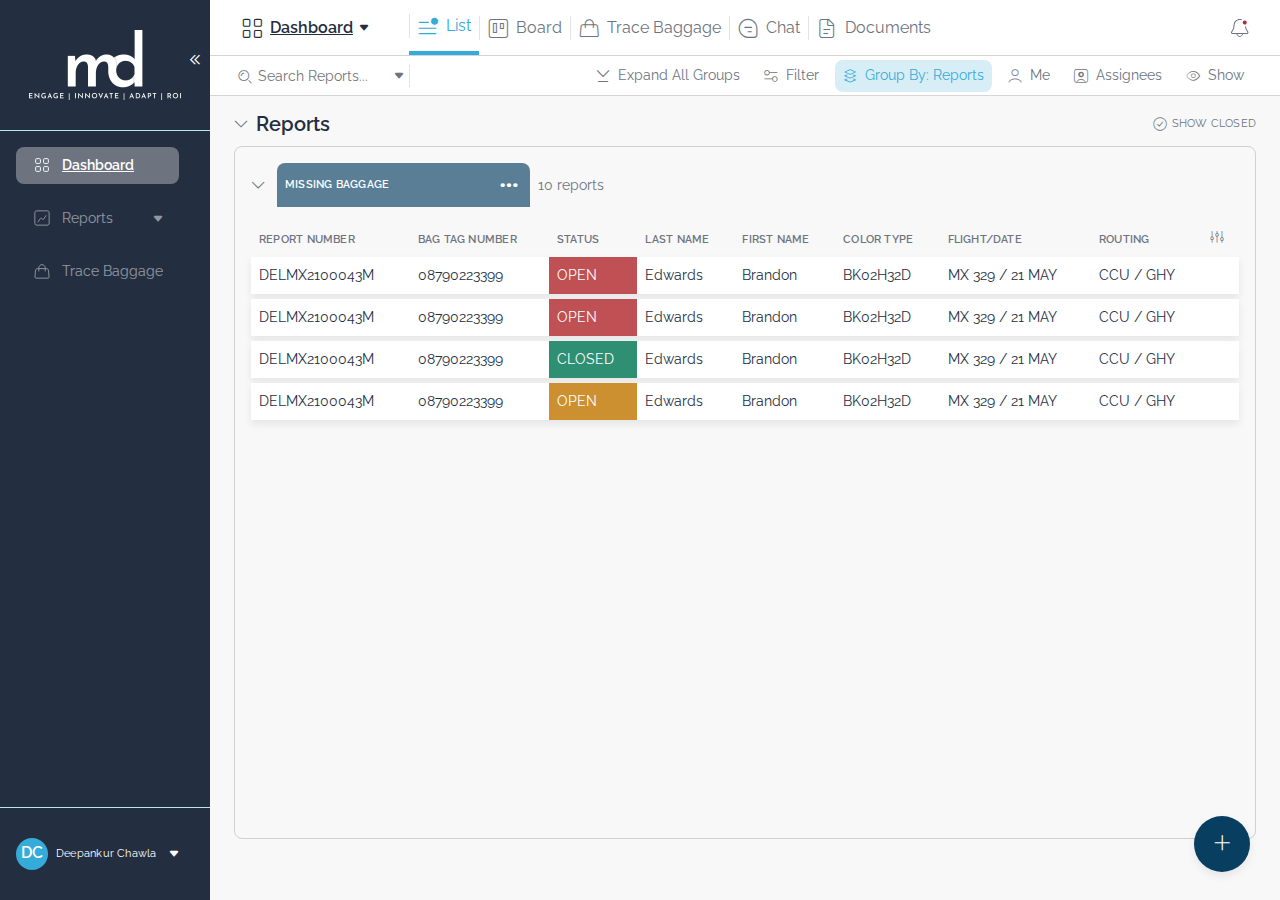
==== commit 08438955: "report is done" ====
--- a/index.html
+++ b/index.html
@@ -51,10 +51,48 @@
 								</a>
 							</li>
 							<li class="">
-								<a href="/baggage_report.html" class="text_decoration_none d-flex">
-									<img src="images/reports.svg" alt="" />
-									<p>Reports</p>
+								<a
+									href="#reportSubMenu"
+									data-bs-toggle="collapse"
+									class="text_decoration_none d-flex align-items-center justify-content-between"
+								>
+									<div class="d-flex">
+										<img src="images/reports.svg" alt="" />
+										<p>Reports</p>
+									</div>
+									<i
+										class="icon-Arrow_drop_down icon_10 icon_white ms-2 pull-right"
+									></i>
 								</a>
+								<ul class="left_menu collapse" id="reportSubMenu">
+									<li>
+										<a
+											href="/baggage_report.html"
+											class="text_decoration_none d-flex"
+										>
+											<img src="images/dashboard.svg" alt="" />
+											<p>Missing</p>
+										</a>
+									</li>
+									<li class="">
+										<a href="#" class="text_decoration_none d-flex">
+											<img src="images/reports.svg" alt="" />
+											<p>Damaged</p>
+										</a>
+									</li>
+									<li class="">
+										<a href="#" class="text_decoration_none d-flex">
+											<img src="images/trace_baggage.svg" alt="" />
+											<p>Pilferege</p>
+										</a>
+									</li>
+									<li class="">
+										<a href="#" class="text_decoration_none d-flex">
+											<img src="images/trace_baggage.svg" alt="" />
+											<p>Unclaimed/Hold</p>
+										</a>
+									</li>
+								</ul>
 							</li>
 							<li class="">
 								<a href="#" class="text_decoration_none d-flex">
@@ -1322,7 +1360,7 @@
 												<textarea
 													rows="2"
 													class="modal_input_textarea"
-													placeholder="256, 10th Cross, 1st Main,"													
+													placeholder="256, 10th Cross, 1st Main,"
 												></textarea>
 											</div>
 											<div class="col-6">
@@ -1331,7 +1369,6 @@
 													rows="2"
 													class="modal_input_textarea"
 													placeholder="Whitefield, Near Assam Bhavan"
-													
 												></textarea>
 											</div>
 										</div>
--- a/css/bir.css
+++ b/css/bir.css
@@ -237,6 +237,7 @@
 	list-style-type: none;
 	padding: 0px;
 	margin-top: 16px;
+	max-width: 200px;
 }
 .left_menu li {
 	text-align: center;
@@ -1538,6 +1539,40 @@
 
 /* dashboard - end */
 
+.report_layout {
+	display: grid;
+	grid-template-columns: auto 1fr auto;
+	grid-template-rows: 65px 1fr 65px;
+	grid-template-areas:
+		"report_layout_header report_layout_header report_layout_header"
+		"report_layout_left report_layout_content report_layout_right"
+		"report_layout_footer report_layout_footer report_layout_footer";
+	height: auto;
+	background: #f8f8f8;
+}
+
+.report_layout_item_1 {
+	grid-area: report_layout_left;
+	width: 0px;
+}
+.report_layout_item_2 {
+	grid-area: report_layout_header;
+	width: 100%;
+}
+.report_layout_item_3 {
+	grid-area: report_layout_content;
+	width: 100%;
+}
+.report_layout_item_4 {
+	grid-area: report_layout_right;
+	width: 350px;
+	position: relative;
+}
+.report_layout_item_5 {
+	grid-area: report_layout_footer;
+	width: 100%;
+}
+
 .report_top_header {
 	position: absolute;
 	height: 64px;
@@ -1601,7 +1636,7 @@
 }
 
 .report_body {
-	padding-top: 65px;
+	padding-left: 10px;
 	background: #f8f8f8;
 }
 .report_body_left {
@@ -1612,9 +1647,119 @@
 	margin-left: 30px;
 	margin-bottom: 80px;
 }
-.report_body_right {
+.no_chat {
+	font-family: "Raleway";
+	font-style: normal;
+	font-weight: 400;
+	font-size: 14px;
+	line-height: 21px;
+	color: #6d7480;
+	text-align: center;
+}
+.report_body_right_chat {
+	background: #f8f8f8;
+	border-left: 1px solid #d1d1d1;
+}
+.report_body_right_chat_body {
+	background: #f8f8f8;
+	position: sticky;
+	height: calc(100vh - 130px);
+	width: 100%;
+	left: 0px;
+	top: 0px;
 	padding-top: 30px;
-	background: #f8f8f8;
+	padding-bottom: 30px;
+}
+.left_chat {
+	padding: 10px;
+}
+.right_chat {
+	padding: 10px;
+}
+.chat_name {
+	background: #35abd9;
+	height: 32px;
+	width: 32px;
+	border-radius: 16px;
+	text-align: center;
+
+	font-family: "Raleway";
+	font-style: normal;
+	font-weight: 600;
+	font-size: 14px;
+	line-height: 32px;
+	color: #ffffff;
+}
+.chat_text_1 {
+	padding: 8px;
+	background: #073450;
+	border-radius: 8px;
+
+	font-family: "Raleway";
+	font-style: normal;
+	font-weight: 400;
+	font-size: 14px;
+	line-height: 21px;
+	color: #ffffff;
+	margin-left: 10px;
+	max-width: 220px;
+	position: relative;
+}
+.chat_text_1::before {
+	content: "";
+	position: absolute;
+	width: 0px;
+	height: 0px;
+	border: 10px solid;
+	border-color: transparent #073450 transparent transparent;
+	left: -18px;
+	top: 23%;
+}
+
+.chat_text_2 {
+	padding: 8px;
+	background: #d3d5d9;
+	border-radius: 8px;
+
+	font-family: "Raleway";
+	font-style: normal;
+	font-weight: 400;
+	font-size: 14px;
+	line-height: 21px;
+	color: #242e41;
+	margin-right: 10px;
+	max-width: 220px;
+	position: relative;
+}
+
+.chat_text_2::after {
+	content: "";
+	position: absolute;
+	width: 0px;
+	height: 0px;
+	border: 10px solid;
+	border-color: transparent transparent transparent #d3d5d9;
+	right: -18px;
+	top: 37%;
+}
+
+.chat_top_border {
+	border-top: 1px solid #bababa;
+	background: #ffffff;
+}
+.chat_input {
+	border: 0px;
+	height: 64px;
+	width: 100%;
+	font-family: "Raleway";
+	font-style: normal;
+	font-weight: 400;
+	font-size: 14px;
+	line-height: 31px;
+	color: #6d7480;
+	outline: none;
+	box-shadow: none;
+	padding-left: 6px;
 }
 
 .report_footer {
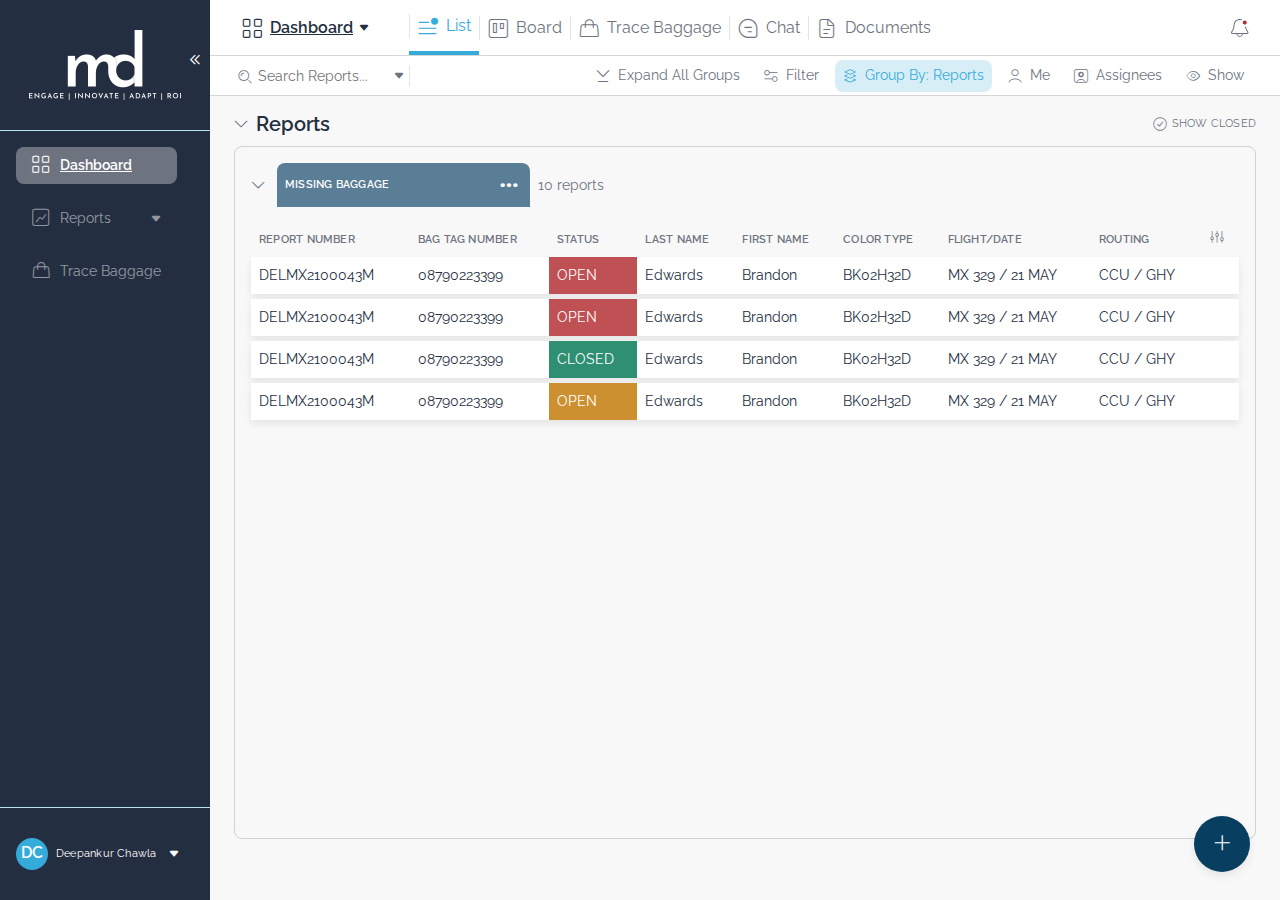
==== commit 876abb23: "cht is done" ====
--- a/index.html
+++ b/index.html
@@ -46,18 +46,20 @@
 						<ul class="left_menu">
 							<li class="active_menu">
 								<a href="#" class="text_decoration_none d-flex">
-									<img src="images/dashboard.svg" alt="" />
+									<i class="icon-darhboard-Stroke icon_18 icon_white"></i>
 									<p>Dashboard</p>
 								</a>
 							</li>
-							<li class="">
+							<li class="" id="reportDropDown">
 								<a
 									href="#reportSubMenu"
 									data-bs-toggle="collapse"
 									class="text_decoration_none d-flex align-items-center justify-content-between"
 								>
 									<div class="d-flex">
-										<img src="images/reports.svg" alt="" />
+										<i
+											class="icon-Chart_alt_light-Stroke icon_18 icon_white"
+										></i>
 										<p>Reports</p>
 									</div>
 									<i
@@ -67,36 +69,65 @@
 								<ul class="left_menu collapse" id="reportSubMenu">
 									<li>
 										<a
-											href="/baggage_report.html"
+											href="./baggage_report.html"
 											class="text_decoration_none d-flex"
 										>
-											<img src="images/dashboard.svg" alt="" />
+											<i class="icon-Bag-Missing icon_18 icon_white"></i>
 											<p>Missing</p>
 										</a>
 									</li>
 									<li class="">
 										<a href="#" class="text_decoration_none d-flex">
-											<img src="images/reports.svg" alt="" />
+											<i class="icon-Bag_light-Stroke icon_18 icon_white"></i>
 											<p>Damaged</p>
 										</a>
 									</li>
 									<li class="">
 										<a href="#" class="text_decoration_none d-flex">
-											<img src="images/trace_baggage.svg" alt="" />
+											<i class="icon-Desk_light icon_18 icon_white"></i>
 											<p>Pilferege</p>
 										</a>
 									</li>
 									<li class="">
 										<a href="#" class="text_decoration_none d-flex">
-											<img src="images/trace_baggage.svg" alt="" />
+											<i class="icon-Bag-Stroke icon_18 icon_white"></i>
 											<p>Unclaimed/Hold</p>
 										</a>
 									</li>
 								</ul>
 							</li>
+
+							<li class="d-none" id="reportDropDownItem1">
+								<a
+									href="./baggage_report.html"
+									class="text_decoration_none d-flex"
+								>
+									<i class="icon-Bag-Missing icon_18 icon_white"></i>
+									<p>Missing</p>
+								</a>
+							</li>
+							<li class="d-none" id="reportDropDownItem2">
+								<a href="#" class="text_decoration_none d-flex">
+									<i class="icon-Bag_light-Stroke icon_18 icon_white"></i>
+									<p>Damaged</p>
+								</a>
+							</li>
+							<li class="d-none" id="reportDropDownItem3">
+								<a href="#" class="text_decoration_none d-flex">
+									<i class="icon-Desk_light icon_18 icon_white"></i>
+									<p>Pilferege</p>
+								</a>
+							</li>
+							<li class="d-none" id="reportDropDownItem4">
+								<a href="#" class="text_decoration_none d-flex">
+									<i class="icon-Bag-Stroke icon_18 icon_white"></i>
+									<p>Unclaimed/Hold</p>
+								</a>
+							</li>
+
 							<li class="">
 								<a href="#" class="text_decoration_none d-flex">
-									<img src="images/trace_baggage.svg" alt="" />
+									<i class="icon-Bag_alt_light-Stroke icon_18 icon_white"></i>
 									<p>Trace Baggage</p>
 								</a>
 							</li>
@@ -151,7 +182,7 @@
 							</div>
 						</a>
 						<a
-							href="#"
+							href="./chat.html"
 							class="text_decoration_none d-flex align-items-center hide_tablet"
 						>
 							<div class="d-flex align-items-center top_container_menu_list_1">
@@ -192,7 +223,7 @@
 							</li>
 							<li>
 								<a
-									href="#"
+									href="./chat.html"
 									class="text_decoration_none dropdown-item d-flex align-items-center"
 								>
 									<div class="d-flex align-items-center">
--- a/css/bir.css
+++ b/css/bir.css
@@ -1748,18 +1748,19 @@
 	background: #ffffff;
 }
 .chat_input {
+	padding-top: 4px;
 	border: 0px;
-	height: 64px;
+	height: 60px;
 	width: 100%;
 	font-family: "Raleway";
 	font-style: normal;
 	font-weight: 400;
 	font-size: 14px;
-	line-height: 31px;
 	color: #6d7480;
 	outline: none;
 	box-shadow: none;
-	padding-left: 6px;
+	resize: none;
+	padding-left: 10px;
 }
 
 .report_footer {
@@ -1820,6 +1821,115 @@
 	color: #000000;
 }
 
+.chat_heading {
+	font-family: "Raleway";
+	font-style: normal;
+	font-weight: 600;
+	font-size: 20px;
+	line-height: 24px;
+	color: #242e41;
+}
+.chat_card {
+	background: #ffffff;
+	border: 1px solid #d3d5d9;
+	border-radius: 4px;
+	border-left: 4px solid #2c8fb5;
+	padding: 10px 14px;
+	margin-left: 16px;
+	width: 100%;
+}
+.chat_card_item_1 h4 {
+	font-family: "Raleway";
+	font-style: normal;
+	font-weight: 600;
+	font-size: 11px;
+	line-height: 16px;
+	letter-spacing: 0.02em;
+	color: #242e41;
+	margin: 0px;
+}
+
+.chat_card_item_1 label {
+	font-family: "Raleway";
+	font-style: normal;
+	font-weight: 400;
+	font-size: 11px;
+	line-height: 16px;
+	letter-spacing: 0.02em;
+	color: #6d7480;
+	margin-left: 10px;
+}
+
+.chat_card_item_2 {
+	font-family: "Raleway";
+	font-style: normal;
+	font-weight: 400;
+	font-size: 11px;
+	line-height: 16px;
+	letter-spacing: 0.02em;
+	color: #6d7480;
+}
+
+.chat_card_item_3 {
+	padding-top: 10px;
+}
+.chat_card_item_3 h4 {
+	font-family: "Raleway";
+	font-style: normal;
+	font-weight: 600;
+	font-size: 14px;
+	line-height: 21px;
+	color: #35abd9;
+	margin: 0px;
+	padding-right: 10px;
+}
+
+.chat_card_item_3 label {
+	font-family: "Raleway";
+	font-style: normal;
+	font-weight: 400;
+	font-size: 14px;
+	line-height: 21px;
+	color: #242e41;
+}
+.chat_body_reply {
+	border: 1px solid #d3d5d9;
+	border-radius: 0px 0px 4px 4px;
+	padding: 20px;
+	margin-left: 46px;
+}
+.chat_body_reply .chat_card {
+	background: #f8f8f8;
+	border: 1px solid #d3d5d9;
+}
+.chat_footer {
+	position: absolute;
+	height: 65px;
+	bottom: 0px;
+	left: 0px;
+	width: 100%;
+	background: #ffffff;
+	border-top: 1px solid #bababa;
+}
+.chat_footer_input {
+	padding-top: 4px;
+	border: 0px;
+	height: 60px;
+	width: 100%;
+	font-family: "Raleway";
+	font-style: normal;
+	font-weight: 400;
+	font-size: 14px;
+	color: #6d7480;
+	outline: none;
+	box-shadow: none;
+	resize: none;
+	padding-left: 10px;
+}
+.chat_footer_2 {
+	background: #ffffff;
+	border-top: 1px solid #bababa;
+}
 /* board - start */
 
 .board_width {
